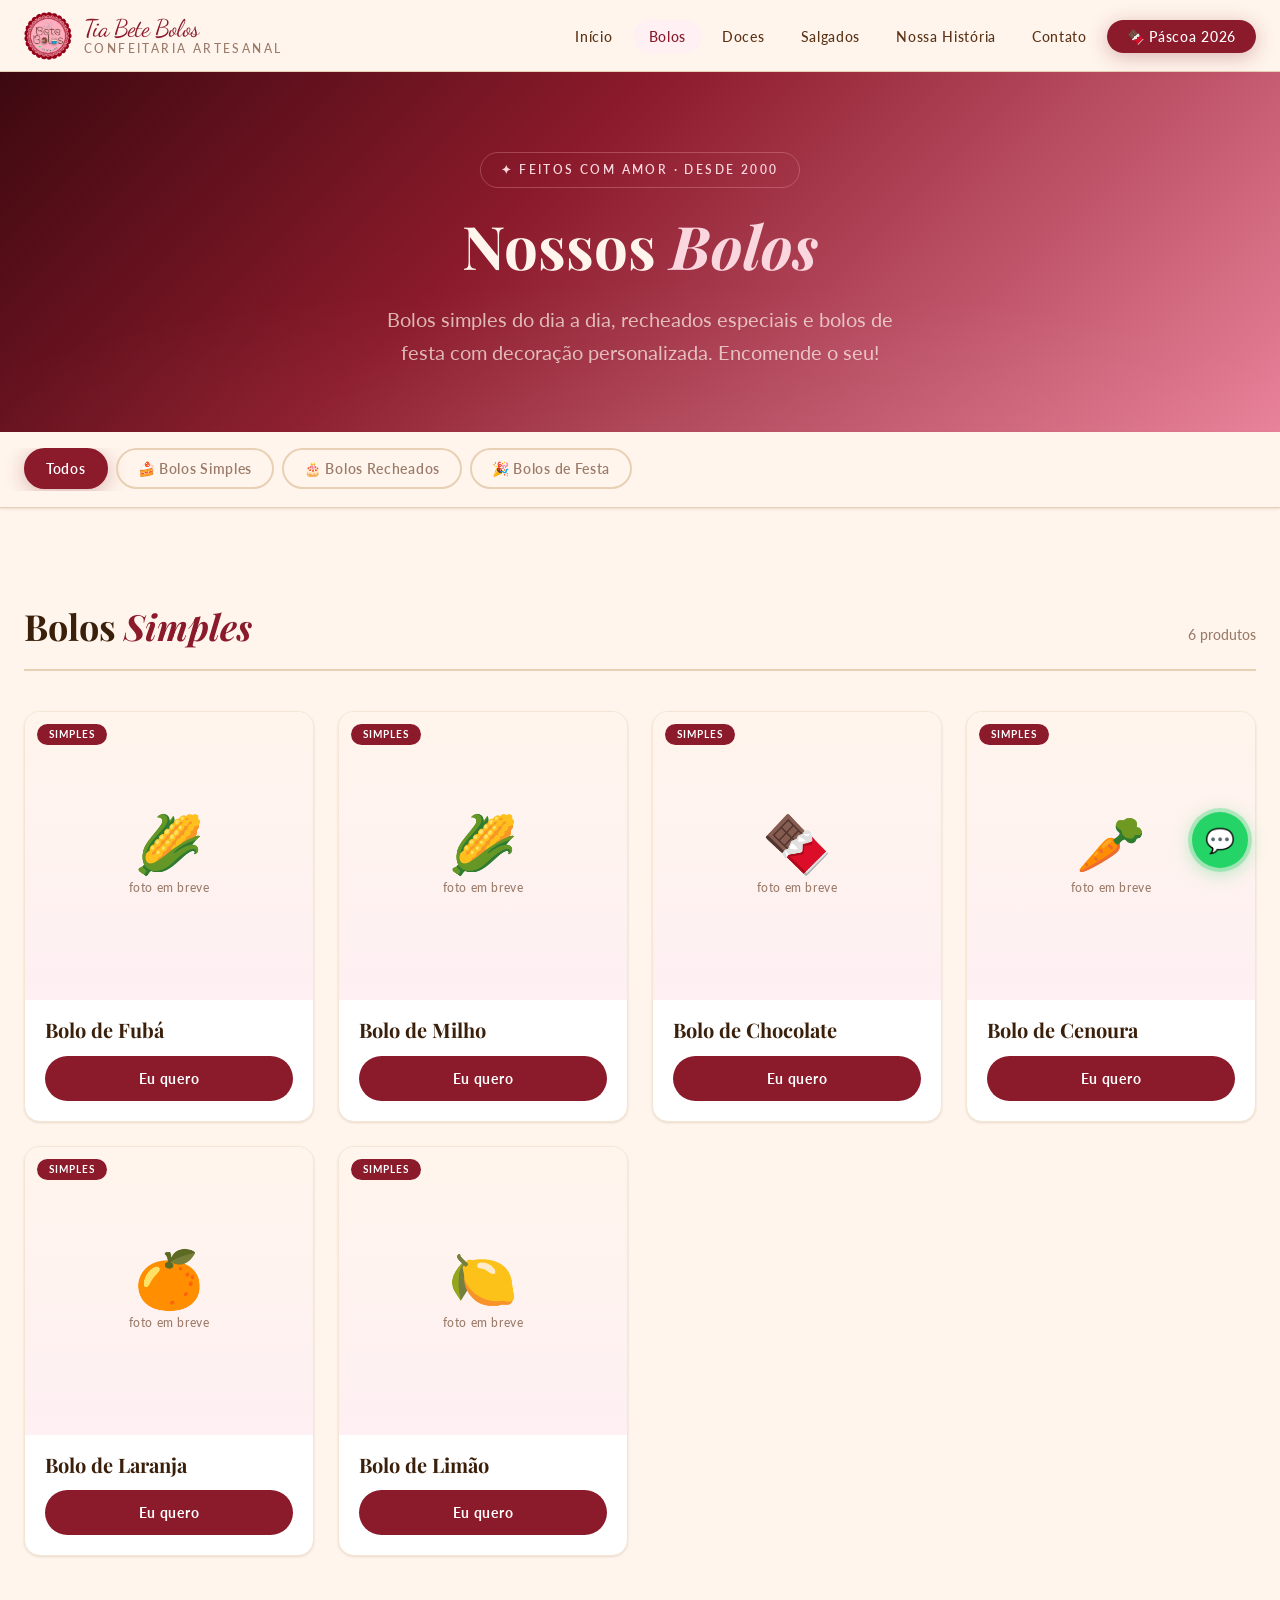
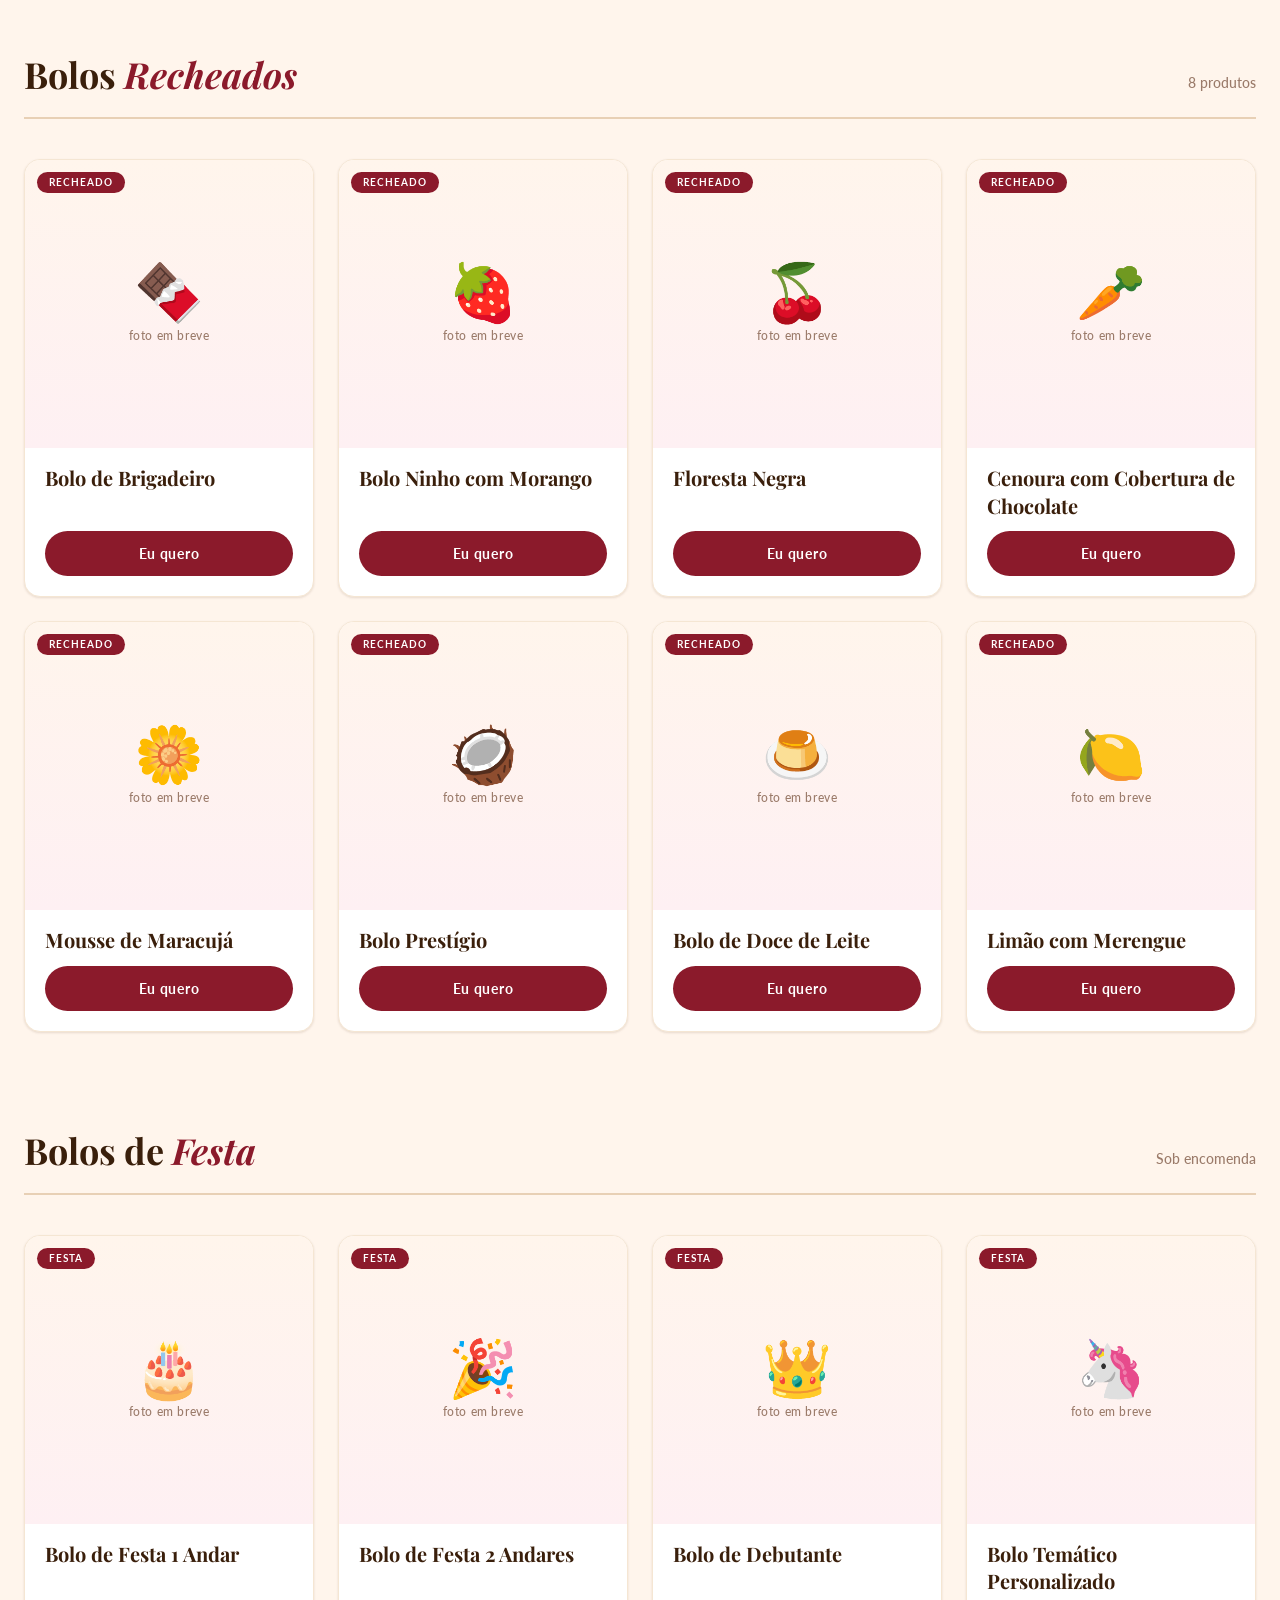
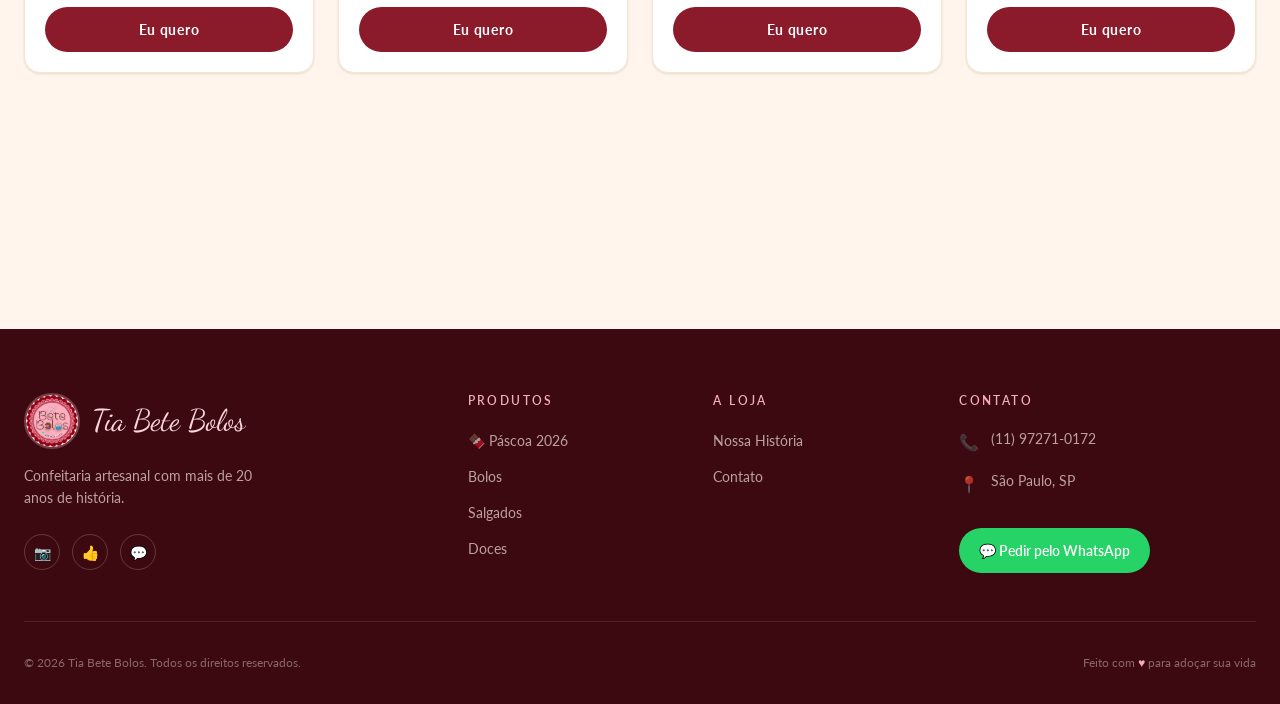
==== pages/bolos.html @ 6ab737ae "Primeiro commit: Estrutura inicial da confeitaria" ====
<!DOCTYPE html>
<html lang="pt-BR">
<head>
  <meta charset="UTF-8"/>
  <meta name="viewport" content="width=device-width, initial-scale=1.0"/>
  <meta name="description" content="Bolos artesanais da Tia Bete — simples, recheados e de festa. Encomende pelo WhatsApp!"/>
  <title>Bolos | Tia Bete Bolos</title>
  <link rel="preconnect" href="https://fonts.googleapis.com"/>
  <link rel="preconnect" href="https://fonts.gstatic.com" crossorigin/>
  <link href="https://fonts.googleapis.com/css2?family=Dancing+Script:wght@400;600;700&family=Playfair+Display:ital,wght@0,400;0,600;0,700;1,400;1,600&family=Lato:wght@300;400;700&display=swap" rel="stylesheet"/>
  <link rel="stylesheet" href="../css/variables.css"/>
  <link rel="stylesheet" href="../css/reset.css"/>
  <link rel="stylesheet" href="../css/global.css"/>
  <link rel="stylesheet" href="../css/components.css"/>
  <link rel="stylesheet" href="../css/animations.css"/>
  <link rel="stylesheet" href="../css/catalog.css"/>
</head>
<body>

  <nav class="nav" id="nav" role="navigation" aria-label="Menu principal">
    <div class="container nav__inner">
      <a href="../index.html" class="nav__logo">
        <img src="../assets/images/logo/logo.png" alt="Logo Tia Bete Bolos" class="nav__logo-img" width="48" height="48"/>
        <div class="nav__logo-text">
          <span class="nav__logo-name">Tia Bete Bolos</span>
          <span class="nav__logo-subtitle">Confeitaria Artesanal</span>
        </div>
      </a>
      <button class="nav__toggle" id="nav-toggle" aria-expanded="false" aria-controls="nav-links" aria-label="Abrir menu">
        <span class="nav__toggle-bar"></span><span class="nav__toggle-bar"></span><span class="nav__toggle-bar"></span>
      </button>
      <ul class="nav__links" id="nav-links" role="list">
        <li><a href="../index.html" class="nav__link">Início</a></li>
        <li><a href="bolos.html" class="nav__link active">Bolos</a></li>
        <li><a href="doces.html" class="nav__link">Doces</a></li>
        <li><a href="salgados.html" class="nav__link">Salgados</a></li>
        <li><a href="sobre.html" class="nav__link">Nossa História</a></li>
        <li><a href="contato.html" class="nav__link">Contato</a></li>
        <li><a href="chocolateria.html" class="nav__link nav__link--highlight">🍫 Páscoa 2026</a></li>
      </ul>
    </div>
  </nav>
  <div class="nav-spacer"></div>

  <main id="main">

    <!-- HERO -->
    <section class="catalog-hero" aria-label="Bolos artesanais">
      <div class="container">
        <span class="catalog-hero__eyebrow">✦ Feitos com amor · Desde 2000</span>
        <h1 class="catalog-hero__title">Nossos <em>Bolos</em></h1>
        <p class="catalog-hero__desc">Bolos simples do dia a dia, recheados especiais e bolos de festa com decoração personalizada. Encomende o seu!</p>
      </div>
    </section>

    <!-- FILTROS -->
    <div class="catalog-filters" role="navigation" aria-label="Filtrar por categoria">
      <div class="container catalog-filters__inner">
        <button class="catalog-filter-btn is-active" data-filter="todos">Todos</button>
        <button class="catalog-filter-btn" data-filter="simples">🍰 Bolos Simples</button>
        <button class="catalog-filter-btn" data-filter="recheados">🎂 Bolos Recheados</button>
        <button class="catalog-filter-btn" data-filter="festa">🎉 Bolos de Festa</button>
      </div>
    </div>

    <!-- CONTEÚDO -->
    <div class="container" style="padding-top: var(--space-8); padding-bottom: var(--space-24);">

      <!-- BOLOS SIMPLES -->
      <section class="catalog-section" data-category="simples" aria-labelledby="cat-simples">
        <div class="catalog-section__header">
          <h2 class="catalog-section__title" id="cat-simples">Bolos <em>Simples</em></h2>
          <span class="catalog-section__count">6 produtos</span>
        </div>
        <div class="catalog-grid">

          <article class="pcard" data-reveal>
            <a href="produto.html?id=bolo-fuba&cat=bolos" class="pcard__img-link" aria-label="Ver Bolo de Fubá">
              <div class="pcard__placeholder"><span class="pcard__placeholder-icon">🌽</span><span class="pcard__placeholder-text">foto em breve</span></div>
              <span class="pcard__badge">Simples</span>
            </a>
            <div class="pcard__body">
              <h3 class="pcard__name">Bolo de Fubá</h3>
              <a href="https://wa.me/5511972710172?text=Olá!%20Quero%20encomendar%20um%20Bolo%20de%20Fubá!%20🌽" class="pcard__btn" target="_blank" rel="noopener noreferrer">Eu quero</a>
            </div>
          </article>

          <article class="pcard" data-reveal data-reveal-delay="1">
            <a href="produto.html?id=bolo-milho&cat=bolos" class="pcard__img-link" aria-label="Ver Bolo de Milho">
              <div class="pcard__placeholder"><span class="pcard__placeholder-icon">🌽</span><span class="pcard__placeholder-text">foto em breve</span></div>
              <span class="pcard__badge">Simples</span>
            </a>
            <div class="pcard__body">
              <h3 class="pcard__name">Bolo de Milho</h3>
              <a href="https://wa.me/5511972710172?text=Olá!%20Quero%20encomendar%20um%20Bolo%20de%20Milho!" class="pcard__btn" target="_blank" rel="noopener noreferrer">Eu quero</a>
            </div>
          </article>

          <article class="pcard" data-reveal data-reveal-delay="2">
            <a href="produto.html?id=bolo-chocolate-simples&cat=bolos" class="pcard__img-link" aria-label="Ver Bolo de Chocolate">
              <div class="pcard__placeholder"><span class="pcard__placeholder-icon">🍫</span><span class="pcard__placeholder-text">foto em breve</span></div>
              <span class="pcard__badge">Simples</span>
            </a>
            <div class="pcard__body">
              <h3 class="pcard__name">Bolo de Chocolate</h3>
              <a href="https://wa.me/5511972710172?text=Olá!%20Quero%20encomendar%20um%20Bolo%20de%20Chocolate%20simples!" class="pcard__btn" target="_blank" rel="noopener noreferrer">Eu quero</a>
            </div>
          </article>

          <article class="pcard" data-reveal data-reveal-delay="3">
            <a href="produto.html?id=bolo-cenoura&cat=bolos" class="pcard__img-link" aria-label="Ver Bolo de Cenoura">
              <div class="pcard__placeholder"><span class="pcard__placeholder-icon">🥕</span><span class="pcard__placeholder-text">foto em breve</span></div>
              <span class="pcard__badge">Simples</span>
            </a>
            <div class="pcard__body">
              <h3 class="pcard__name">Bolo de Cenoura</h3>
              <a href="https://wa.me/5511972710172?text=Olá!%20Quero%20encomendar%20um%20Bolo%20de%20Cenoura!" class="pcard__btn" target="_blank" rel="noopener noreferrer">Eu quero</a>
            </div>
          </article>

          <article class="pcard" data-reveal>
            <a href="produto.html?id=bolo-laranja&cat=bolos" class="pcard__img-link" aria-label="Ver Bolo de Laranja">
              <div class="pcard__placeholder"><span class="pcard__placeholder-icon">🍊</span><span class="pcard__placeholder-text">foto em breve</span></div>
              <span class="pcard__badge">Simples</span>
            </a>
            <div class="pcard__body">
              <h3 class="pcard__name">Bolo de Laranja</h3>
              <a href="https://wa.me/5511972710172?text=Olá!%20Quero%20encomendar%20um%20Bolo%20de%20Laranja!" class="pcard__btn" target="_blank" rel="noopener noreferrer">Eu quero</a>
            </div>
          </article>

          <article class="pcard" data-reveal data-reveal-delay="1">
            <a href="produto.html?id=bolo-limao&cat=bolos" class="pcard__img-link" aria-label="Ver Bolo de Limão">
              <div class="pcard__placeholder"><span class="pcard__placeholder-icon">🍋</span><span class="pcard__placeholder-text">foto em breve</span></div>
              <span class="pcard__badge">Simples</span>
            </a>
            <div class="pcard__body">
              <h3 class="pcard__name">Bolo de Limão</h3>
              <a href="https://wa.me/5511972710172?text=Olá!%20Quero%20encomendar%20um%20Bolo%20de%20Limão!" class="pcard__btn" target="_blank" rel="noopener noreferrer">Eu quero</a>
            </div>
          </article>

        </div>
      </section>

      <!-- BOLOS RECHEADOS -->
      <section class="catalog-section" data-category="recheados" aria-labelledby="cat-recheados">
        <div class="catalog-section__header">
          <h2 class="catalog-section__title" id="cat-recheados">Bolos <em>Recheados</em></h2>
          <span class="catalog-section__count">8 produtos</span>
        </div>
        <div class="catalog-grid">

          <article class="pcard" data-reveal>
            <a href="produto.html?id=bolo-brigadeiro&cat=bolos" class="pcard__img-link">
              <div class="pcard__placeholder"><span class="pcard__placeholder-icon">🍫</span><span class="pcard__placeholder-text">foto em breve</span></div>
              <span class="pcard__badge">Recheado</span>
            </a>
            <div class="pcard__body">
              <h3 class="pcard__name">Bolo de Brigadeiro</h3>
              <a href="https://wa.me/5511972710172?text=Olá!%20Quero%20encomendar%20um%20Bolo%20de%20Brigadeiro!" class="pcard__btn" target="_blank" rel="noopener noreferrer">Eu quero</a>
            </div>
          </article>

          <article class="pcard" data-reveal data-reveal-delay="1">
            <a href="produto.html?id=bolo-ninho-morango&cat=bolos" class="pcard__img-link">
              <div class="pcard__placeholder"><span class="pcard__placeholder-icon">🍓</span><span class="pcard__placeholder-text">foto em breve</span></div>
              <span class="pcard__badge">Recheado</span>
            </a>
            <div class="pcard__body">
              <h3 class="pcard__name">Bolo Ninho com Morango</h3>
              <a href="https://wa.me/5511972710172?text=Olá!%20Quero%20encomendar%20um%20Bolo%20Ninho%20com%20Morango!" class="pcard__btn" target="_blank" rel="noopener noreferrer">Eu quero</a>
            </div>
          </article>

          <article class="pcard" data-reveal data-reveal-delay="2">
            <a href="produto.html?id=bolo-floresta-negra&cat=bolos" class="pcard__img-link">
              <div class="pcard__placeholder"><span class="pcard__placeholder-icon">🍒</span><span class="pcard__placeholder-text">foto em breve</span></div>
              <span class="pcard__badge">Recheado</span>
            </a>
            <div class="pcard__body">
              <h3 class="pcard__name">Floresta Negra</h3>
              <a href="https://wa.me/5511972710172?text=Olá!%20Quero%20encomendar%20um%20Bolo%20Floresta%20Negra!" class="pcard__btn" target="_blank" rel="noopener noreferrer">Eu quero</a>
            </div>
          </article>

          <article class="pcard" data-reveal data-reveal-delay="3">
            <a href="produto.html?id=bolo-cenoura-chocolate&cat=bolos" class="pcard__img-link">
              <div class="pcard__placeholder"><span class="pcard__placeholder-icon">🥕</span><span class="pcard__placeholder-text">foto em breve</span></div>
              <span class="pcard__badge">Recheado</span>
            </a>
            <div class="pcard__body">
              <h3 class="pcard__name">Cenoura com Cobertura de Chocolate</h3>
              <a href="https://wa.me/5511972710172?text=Olá!%20Quero%20encomendar%20Bolo%20de%20Cenoura%20com%20Chocolate!" class="pcard__btn" target="_blank" rel="noopener noreferrer">Eu quero</a>
            </div>
          </article>

          <article class="pcard" data-reveal>
            <a href="produto.html?id=bolo-mousse-maracuja&cat=bolos" class="pcard__img-link">
              <div class="pcard__placeholder"><span class="pcard__placeholder-icon">🌼</span><span class="pcard__placeholder-text">foto em breve</span></div>
              <span class="pcard__badge">Recheado</span>
            </a>
            <div class="pcard__body">
              <h3 class="pcard__name">Mousse de Maracujá</h3>
              <a href="https://wa.me/5511972710172?text=Olá!%20Quero%20encomendar%20Bolo%20Mousse%20de%20Maracujá!" class="pcard__btn" target="_blank" rel="noopener noreferrer">Eu quero</a>
            </div>
          </article>

          <article class="pcard" data-reveal data-reveal-delay="1">
            <a href="produto.html?id=bolo-prestígio&cat=bolos" class="pcard__img-link">
              <div class="pcard__placeholder"><span class="pcard__placeholder-icon">🥥</span><span class="pcard__placeholder-text">foto em breve</span></div>
              <span class="pcard__badge">Recheado</span>
            </a>
            <div class="pcard__body">
              <h3 class="pcard__name">Bolo Prestígio</h3>
              <a href="https://wa.me/5511972710172?text=Olá!%20Quero%20encomendar%20um%20Bolo%20Prestígio!" class="pcard__btn" target="_blank" rel="noopener noreferrer">Eu quero</a>
            </div>
          </article>

          <article class="pcard" data-reveal data-reveal-delay="2">
            <a href="produto.html?id=bolo-doce-leite&cat=bolos" class="pcard__img-link">
              <div class="pcard__placeholder"><span class="pcard__placeholder-icon">🍮</span><span class="pcard__placeholder-text">foto em breve</span></div>
              <span class="pcard__badge">Recheado</span>
            </a>
            <div class="pcard__body">
              <h3 class="pcard__name">Bolo de Doce de Leite</h3>
              <a href="https://wa.me/5511972710172?text=Olá!%20Quero%20encomendar%20Bolo%20de%20Doce%20de%20Leite!" class="pcard__btn" target="_blank" rel="noopener noreferrer">Eu quero</a>
            </div>
          </article>

          <article class="pcard" data-reveal data-reveal-delay="3">
            <a href="produto.html?id=bolo-limao-merengue&cat=bolos" class="pcard__img-link">
              <div class="pcard__placeholder"><span class="pcard__placeholder-icon">🍋</span><span class="pcard__placeholder-text">foto em breve</span></div>
              <span class="pcard__badge">Recheado</span>
            </a>
            <div class="pcard__body">
              <h3 class="pcard__name">Limão com Merengue</h3>
              <a href="https://wa.me/5511972710172?text=Olá!%20Quero%20encomendar%20Bolo%20de%20Limão%20com%20Merengue!" class="pcard__btn" target="_blank" rel="noopener noreferrer">Eu quero</a>
            </div>
          </article>

        </div>
      </section>

      <!-- BOLOS DE FESTA -->
      <section class="catalog-section" data-category="festa" aria-labelledby="cat-festa">
        <div class="catalog-section__header">
          <h2 class="catalog-section__title" id="cat-festa">Bolos de <em>Festa</em></h2>
          <span class="catalog-section__count">Sob encomenda</span>
        </div>
        <div class="catalog-grid">

          <article class="pcard" data-reveal>
            <a href="produto.html?id=bolo-festa-1andar&cat=bolos" class="pcard__img-link">
              <div class="pcard__placeholder"><span class="pcard__placeholder-icon">🎂</span><span class="pcard__placeholder-text">foto em breve</span></div>
              <span class="pcard__badge">Festa</span>
            </a>
            <div class="pcard__body">
              <h3 class="pcard__name">Bolo de Festa 1 Andar</h3>
              <a href="https://wa.me/5511972710172?text=Olá!%20Quero%20encomendar%20um%20Bolo%20de%20Festa%201%20Andar!%20🎂%20Pode%20me%20contar%20mais?" class="pcard__btn" target="_blank" rel="noopener noreferrer">Eu quero</a>
            </div>
          </article>

          <article class="pcard" data-reveal data-reveal-delay="1">
            <a href="produto.html?id=bolo-festa-2andares&cat=bolos" class="pcard__img-link">
              <div class="pcard__placeholder"><span class="pcard__placeholder-icon">🎉</span><span class="pcard__placeholder-text">foto em breve</span></div>
              <span class="pcard__badge">Festa</span>
            </a>
            <div class="pcard__body">
              <h3 class="pcard__name">Bolo de Festa 2 Andares</h3>
              <a href="https://wa.me/5511972710172?text=Olá!%20Quero%20encomendar%20um%20Bolo%20de%20Festa%202%20Andares!%20🎉" class="pcard__btn" target="_blank" rel="noopener noreferrer">Eu quero</a>
            </div>
          </article>

          <article class="pcard" data-reveal data-reveal-delay="2">
            <a href="produto.html?id=bolo-debutante&cat=bolos" class="pcard__img-link">
              <div class="pcard__placeholder"><span class="pcard__placeholder-icon">👑</span><span class="pcard__placeholder-text">foto em breve</span></div>
              <span class="pcard__badge">Festa</span>
            </a>
            <div class="pcard__body">
              <h3 class="pcard__name">Bolo de Debutante</h3>
              <a href="https://wa.me/5511972710172?text=Olá!%20Quero%20encomendar%20um%20Bolo%20de%20Debutante!%20👑" class="pcard__btn" target="_blank" rel="noopener noreferrer">Eu quero</a>
            </div>
          </article>

          <article class="pcard" data-reveal data-reveal-delay="3">
            <a href="produto.html?id=bolo-tematico&cat=bolos" class="pcard__img-link">
              <div class="pcard__placeholder"><span class="pcard__placeholder-icon">🦄</span><span class="pcard__placeholder-text">foto em breve</span></div>
              <span class="pcard__badge">Festa</span>
            </a>
            <div class="pcard__body">
              <h3 class="pcard__name">Bolo Temático Personalizado</h3>
              <a href="https://wa.me/5511972710172?text=Olá!%20Quero%20encomendar%20um%20Bolo%20Temático!%20Pode%20me%20contar%20mais%20sobre%20as%20opções?" class="pcard__btn" target="_blank" rel="noopener noreferrer">Eu quero</a>
            </div>
          </article>

        </div>
      </section>

    </div><!-- /container -->
  </main>

  <footer class="footer" role="contentinfo">
    <div class="container">
      <div class="footer__grid">
        <div class="footer__brand">
          <a href="../index.html" class="footer__logo">
            <img src="../assets/images/logo/logo.png" alt="Tia Bete Bolos" class="footer__logo-img" width="56" height="56"/>
            <span class="footer__logo-name">Tia Bete Bolos</span>
          </a>
          <p class="footer__tagline">Confeitaria artesanal com mais de 20 anos de história.</p>
          <div class="footer__social">
            <a href="#" class="footer__social-link" aria-label="Instagram"><span>📷</span></a>
            <a href="#" class="footer__social-link" aria-label="Facebook"><span>👍</span></a>
            <a href="https://wa.me/5511972710172" class="footer__social-link" aria-label="WhatsApp" target="_blank" rel="noopener noreferrer"><span>💬</span></a>
          </div>
        </div>
        <div>
          <h3 class="footer__col-title">Produtos</h3>
          <ul class="footer__links" role="list">
            <li><a href="chocolateria.html" class="footer__link">🍫 Páscoa 2026</a></li>
            <li><a href="bolos.html" class="footer__link">Bolos</a></li>
            <li><a href="salgados.html" class="footer__link">Salgados</a></li>
            <li><a href="doces.html" class="footer__link">Doces</a></li>
          </ul>
        </div>
        <div>
          <h3 class="footer__col-title">A Loja</h3>
          <ul class="footer__links" role="list">
            <li><a href="sobre.html" class="footer__link">Nossa História</a></li>
            <li><a href="contato.html" class="footer__link">Contato</a></li>
          </ul>
        </div>
        <div>
          <h3 class="footer__col-title">Contato</h3>
          <div class="footer__contact-item"><span class="footer__contact-icon">📞</span><span>(11) 97271-0172</span></div>
          <div class="footer__contact-item"><span class="footer__contact-icon">📍</span><span>São Paulo, SP</span></div>
          <a href="https://wa.me/5511972710172?text=Olá,%20quero%20fazer%20um%20pedido!" class="footer__whatsapp-btn" target="_blank" rel="noopener noreferrer">💬 Pedir pelo WhatsApp</a>
        </div>
      </div>
      <div class="footer__bottom">
        <span>© 2026 Tia Bete Bolos. Todos os direitos reservados.</span>
        <span>Feito com <span class="footer__bottom-heart">♥</span> para adoçar sua vida</span>
      </div>
    </div>
  </footer>

  <a href="https://wa.me/5511972710172?text=Olá!%20Quero%20encomendar%20um%20bolo!" class="whatsapp-float" target="_blank" rel="noopener noreferrer" aria-label="Encomendar pelo WhatsApp">💬</a>

  <script src="../js/main.js"></script>
  <script src="../js/menu.js"></script>
  <script src="../js/whatsapp.js"></script>
  <script src="../js/catalog.js"></script>
</body>
</html>
---- css/variables.css ----
/* ============================================================
   TIA BETE BOLOS — Design Tokens
   Paleta extraída da logotipo oficial
   ============================================================ */

:root {

  /* ----------------------------------------------------------
     CORES PRIMÁRIAS (da logotipo)
     ---------------------------------------------------------- */

  /* Rosa claro — fundo principal do logo */
  --color-rosa:          #F4AEBB;
  --color-rosa-light:    #FAD7DF;
  --color-rosa-lighter:  #FEF0F3;
  --color-rosa-dark:     #E8829A;

  /* Bordô / Vermelho escuro — borda rendada do logo */
  --color-bordo:         #8B1A2B;
  --color-bordo-light:   #B03045;
  --color-bordo-dark:    #620F1D;
  --color-bordo-deeper:  #3D0910;

  /* Marrom chocolate — tipografia do logo */
  --color-chocolate:     #5C3317;
  --color-chocolate-light: #7A4A28;
  --color-chocolate-dark:  #3A1F0B;

  /* Creme / Off-white — contraste suave */
  --color-creme:         #FFF5EC;
  --color-creme-dark:    #F5E6D3;
  --color-creme-darker:  #E8D0B5;

  /* ----------------------------------------------------------
     CORES SEMÂNTICAS
     ---------------------------------------------------------- */
  --color-primary:       var(--color-bordo);
  --color-primary-hover: var(--color-bordo-light);
  --color-secondary:     var(--color-rosa);
  --color-accent:        var(--color-chocolate);
  --color-background:    var(--color-creme);
  --color-surface:       #FFFFFF;
  --color-surface-alt:   var(--color-rosa-lighter);

  /* Texto */
  --color-text-primary:   var(--color-chocolate-dark);
  --color-text-secondary: var(--color-chocolate);
  --color-text-muted:     #9B7B6A;
  --color-text-inverse:   #FFFFFF;
  --color-text-on-pink:   var(--color-bordo-dark);

  /* Estados */
  --color-success:       #4A7C59;
  --color-error:         #C0392B;
  --color-whatsapp:      #25D366;
  --color-whatsapp-dark: #128C7E;

  /* ----------------------------------------------------------
     TIPOGRAFIA
     ---------------------------------------------------------- */

  /* Fontes importadas via Google Fonts no HTML:
     - Playfair Display: display, elegante, serifada, feminina
     - Lato: body, leve e legível
     - Dancing Script: script cursivo, igual ao estilo do logo  */
  --font-display:  'Playfair Display', Georgia, serif;
  --font-body:     'Lato', 'Helvetica Neue', Arial, sans-serif;
  --font-script:   'Dancing Script', cursive;

  /* Escala tipográfica */
  --text-xs:    0.75rem;    /* 12px */
  --text-sm:    0.875rem;   /* 14px */
  --text-base:  1rem;       /* 16px */
  --text-md:    1.125rem;   /* 18px */
  --text-lg:    1.25rem;    /* 20px */
  --text-xl:    1.5rem;     /* 24px */
  --text-2xl:   1.875rem;   /* 30px */
  --text-3xl:   2.25rem;    /* 36px */
  --text-4xl:   3rem;       /* 48px */
  --text-5xl:   3.75rem;    /* 60px */

  /* Pesos */
  --font-light:    300;
  --font-regular:  400;
  --font-medium:   500;
  --font-semibold: 600;
  --font-bold:     700;

  /* Altura de linha */
  --leading-tight:   1.25;
  --leading-snug:    1.375;
  --leading-normal:  1.5;
  --leading-relaxed: 1.625;
  --leading-loose:   2;

  /* Letter spacing */
  --tracking-tight:   -0.025em;
  --tracking-normal:   0em;
  --tracking-wide:     0.05em;
  --tracking-wider:    0.1em;
  --tracking-widest:   0.2em;

  /* ----------------------------------------------------------
     ESPAÇAMENTO (escala de 4px)
     ---------------------------------------------------------- */
  --space-1:   0.25rem;   /*  4px */
  --space-2:   0.5rem;    /*  8px */
  --space-3:   0.75rem;   /* 12px */
  --space-4:   1rem;      /* 16px */
  --space-5:   1.25rem;   /* 20px */
  --space-6:   1.5rem;    /* 24px */
  --space-8:   2rem;      /* 32px */
  --space-10:  2.5rem;    /* 40px */
  --space-12:  3rem;      /* 48px */
  --space-16:  4rem;      /* 64px */
  --space-20:  5rem;      /* 80px */
  --space-24:  6rem;      /* 96px */
  --space-32:  8rem;      /* 128px */

  /* ----------------------------------------------------------
     BORDAS E RAIOS
     ---------------------------------------------------------- */
  --radius-sm:   4px;
  --radius-md:   8px;
  --radius-lg:   12px;
  --radius-xl:   16px;
  --radius-2xl:  24px;
  --radius-full: 9999px;

  --border-thin:   1px;
  --border-base:   2px;
  --border-thick:  3px;

  /* ----------------------------------------------------------
     SOMBRAS (tom quente baseado no marrom chocolate)
     ---------------------------------------------------------- */
  --shadow-sm:    0 1px 3px rgba(92, 51, 23, 0.08),
                  0 1px 2px rgba(92, 51, 23, 0.06);
  --shadow-md:    0 4px 12px rgba(92, 51, 23, 0.12),
                  0 2px 6px rgba(92, 51, 23, 0.08);
  --shadow-lg:    0 10px 30px rgba(92, 51, 23, 0.15),
                  0 4px 12px rgba(92, 51, 23, 0.10);
  --shadow-xl:    0 20px 50px rgba(92, 51, 23, 0.20),
                  0 8px 20px rgba(92, 51, 23, 0.12);
  --shadow-pink:  0 4px 20px rgba(244, 174, 187, 0.50);
  --shadow-bordo: 0 4px 20px rgba(139, 26, 43, 0.30);

  /* ----------------------------------------------------------
     TRANSIÇÕES
     ---------------------------------------------------------- */
  --transition-fast:   150ms ease;
  --transition-base:   250ms ease;
  --transition-slow:   400ms ease;
  --transition-bounce: 300ms cubic-bezier(0.34, 1.56, 0.64, 1);

  /* ----------------------------------------------------------
     LAYOUT
     ---------------------------------------------------------- */
  --container-sm:   640px;
  --container-md:   768px;
  --container-lg:   1024px;
  --container-xl:   1280px;
  --container-2xl:  1440px;

  --nav-height:     72px;
  --nav-height-mob: 64px;

  /* ----------------------------------------------------------
     Z-INDEX
     ---------------------------------------------------------- */
  --z-base:     0;
  --z-raised:   10;
  --z-dropdown: 100;
  --z-sticky:   200;
  --z-overlay:  300;
  --z-modal:    400;
  --z-toast:    500;

  /* ----------------------------------------------------------
     GRADIENTES
     ---------------------------------------------------------- */
  --gradient-hero:
    linear-gradient(
      135deg,
      var(--color-bordo-deeper) 0%,
      var(--color-bordo)        40%,
      var(--color-rosa-dark)    100%
    );

  --gradient-card:
    linear-gradient(
      180deg,
      transparent             50%,
      rgba(58, 31, 11, 0.85) 100%
    );

  --gradient-pascoa:
    linear-gradient(
      135deg,
      var(--color-chocolate-dark) 0%,
      var(--color-bordo)          50%,
      var(--color-rosa-dark)      100%
    );

  --gradient-section:
    linear-gradient(
      180deg,
      var(--color-creme)        0%,
      var(--color-rosa-lighter) 100%
    );

  --gradient-cta:
    linear-gradient(
      135deg,
      var(--color-bordo)       0%,
      var(--color-bordo-light) 100%
    );
}

/* ============================================================
   CLASSES HELPER (utilitários rápidos)
   ============================================================ */

.text-rosa       { color: var(--color-rosa); }
.text-bordo      { color: var(--color-bordo); }
.text-chocolate  { color: var(--color-chocolate); }
.text-creme      { color: var(--color-creme); }
.text-muted      { color: var(--color-text-muted); }

.bg-rosa         { background-color: var(--color-rosa-lighter); }
.bg-bordo        { background-color: var(--color-bordo); }
.bg-chocolate    { background-color: var(--color-chocolate); }
.bg-creme        { background-color: var(--color-creme); }

.font-display    { font-family: var(--font-display); }
.font-body       { font-family: var(--font-body); }
.font-script     { font-family: var(--font-script); }
---- css/global.css ----
/* ============================================================
   TIA BETE BOLOS — Estilos Globais
   Nav, Footer e elementos compartilhados entre todas as páginas
   ============================================================ */

/* ----------------------------------------------------------
   CONTAINER
   ---------------------------------------------------------- */
.container {
  width: 100%;
  max-width: var(--container-xl);
  margin: 0 auto;
  padding: 0 var(--space-6);
}

@media (max-width: 768px) {
  .container {
    padding: 0 var(--space-4);
  }
}

/* ----------------------------------------------------------
   NAVEGAÇÃO
   ---------------------------------------------------------- */
.nav {
  position: fixed;
  top: 0;
  left: 0;
  right: 0;
  height: var(--nav-height);
  background-color: rgba(255, 245, 236, 0.95);
  backdrop-filter: blur(12px);
  -webkit-backdrop-filter: blur(12px);
  border-bottom: 1px solid var(--color-creme-darker);
  z-index: var(--z-sticky);
  transition: background-color var(--transition-base),
              box-shadow var(--transition-base);
}

.nav.scrolled {
  background-color: rgba(255, 245, 236, 0.98);
  box-shadow: var(--shadow-md);
}

.nav__inner {
  display: flex;
  align-items: center;
  justify-content: space-between;
  height: 100%;
}

/* Logo na nav */
.nav__logo {
  display: flex;
  align-items: center;
  gap: var(--space-3);
  text-decoration: none;
  flex-shrink: 0;
}

.nav__logo-img {
  width: 48px;
  height: 48px;
  object-fit: contain;
  border-radius: var(--radius-full);
}

.nav__logo-text {
  display: flex;
  flex-direction: column;
  line-height: 1.1;
}

.nav__logo-name {
  font-family: var(--font-script);
  font-size: var(--text-xl);
  color: var(--color-bordo);
  letter-spacing: var(--tracking-tight);
}

.nav__logo-subtitle {
  font-family: var(--font-body);
  font-size: var(--text-xs);
  font-weight: var(--font-medium);
  color: var(--color-text-muted);
  letter-spacing: var(--tracking-widest);
  text-transform: uppercase;
}

/* Links de navegação */
.nav__links {
  display: flex;
  align-items: center;
  gap: var(--space-1);
}

.nav__link {
  font-family: var(--font-body);
  font-size: var(--text-sm);
  font-weight: var(--font-medium);
  color: var(--color-text-secondary);
  text-decoration: none;
  padding: var(--space-2) var(--space-4);
  border-radius: var(--radius-full);
  letter-spacing: var(--tracking-wide);
  transition: color var(--transition-base),
              background-color var(--transition-base);
  position: relative;
}

.nav__link:hover {
  color: var(--color-bordo);
  background-color: var(--color-rosa-lighter);
}

.nav__link.active {
  color: var(--color-bordo);
  background-color: var(--color-rosa-lighter);
}

/* Destaque especial: link de Páscoa/Chocolateria */
.nav__link--highlight {
  background-color: var(--color-bordo);
  color: var(--color-text-inverse) !important;
  padding: var(--space-2) var(--space-5);
  box-shadow: var(--shadow-bordo);
}

.nav__link--highlight:hover {
  background-color: var(--color-bordo-light);
  color: var(--color-text-inverse) !important;
  transform: translateY(-1px);
  box-shadow: var(--shadow-lg);
}

/* Botão hambúrguer (mobile) */
.nav__toggle {
  display: none;
  flex-direction: column;
  gap: 5px;
  padding: var(--space-2);
  cursor: pointer;
  background: none;
  border: none;
}

.nav__toggle-bar {
  width: 24px;
  height: 2px;
  background-color: var(--color-bordo);
  border-radius: var(--radius-full);
  transition: transform var(--transition-base),
              opacity var(--transition-base);
}

.nav__toggle.is-open .nav__toggle-bar:nth-child(1) {
  transform: translateY(7px) rotate(45deg);
}
.nav__toggle.is-open .nav__toggle-bar:nth-child(2) {
  opacity: 0;
  transform: scaleX(0);
}
.nav__toggle.is-open .nav__toggle-bar:nth-child(3) {
  transform: translateY(-7px) rotate(-45deg);
}

/* Menu mobile */
@media (max-width: 768px) {
  .nav__toggle {
    display: flex;
  }

  .nav__links {
    display: none;
    position: absolute;
    top: var(--nav-height-mob);
    left: 0;
    right: 0;
    background-color: var(--color-creme);
    border-bottom: 2px solid var(--color-rosa);
    flex-direction: column;
    align-items: stretch;
    padding: var(--space-4) var(--space-4) var(--space-6);
    gap: var(--space-1);
    box-shadow: var(--shadow-lg);
  }

  .nav__links.is-open {
    display: flex;
  }

  .nav__link {
    padding: var(--space-3) var(--space-4);
    border-radius: var(--radius-md);
    font-size: var(--text-base);
  }

  .nav__link--highlight {
    text-align: center;
    margin-top: var(--space-2);
  }

  .nav {
    height: var(--nav-height-mob);
  }
}

/* ----------------------------------------------------------
   ESPAÇADOR DE NAV (empurra o conteúdo pra baixo do nav fixo)
   ---------------------------------------------------------- */
.nav-spacer {
  height: var(--nav-height);
}

@media (max-width: 768px) {
  .nav-spacer {
    height: var(--nav-height-mob);
  }
}

/* ----------------------------------------------------------
   FOOTER
   ---------------------------------------------------------- */
.footer {
  background-color: var(--color-bordo-deeper);
  color: var(--color-creme);
  padding: var(--space-16) 0 var(--space-8);
  margin-top: var(--space-32);
}

.footer__grid {
  display: grid;
  grid-template-columns: 2fr 1fr 1fr 1.5fr;
  gap: var(--space-12);
  padding-bottom: var(--space-12);
  border-bottom: 1px solid rgba(255, 245, 236, 0.1);
}

/* Coluna brand */
.footer__brand {}

.footer__logo {
  display: flex;
  align-items: center;
  gap: var(--space-3);
  margin-bottom: var(--space-4);
  text-decoration: none;
}

.footer__logo-img {
  width: 56px;
  height: 56px;
  border-radius: var(--radius-full);
  object-fit: contain;
  border: 2px solid rgba(244, 174, 187, 0.3);
}

.footer__logo-name {
  font-family: var(--font-script);
  font-size: var(--text-2xl);
  color: var(--color-rosa-light);
}

.footer__tagline {
  font-size: var(--text-sm);
  line-height: var(--leading-relaxed);
  color: rgba(255, 245, 236, 0.65);
  max-width: 260px;
  margin-bottom: var(--space-6);
}

.footer__social {
  display: flex;
  gap: var(--space-3);
}

.footer__social-link {
  width: 36px;
  height: 36px;
  border-radius: var(--radius-full);
  border: 1px solid rgba(255, 245, 236, 0.2);
  display: flex;
  align-items: center;
  justify-content: center;
  color: var(--color-rosa-light);
  font-size: var(--text-sm);
  transition: background-color var(--transition-base),
              border-color var(--transition-base);
  text-decoration: none;
}

.footer__social-link:hover {
  background-color: var(--color-bordo);
  border-color: var(--color-rosa);
}

/* Colunas de links */
.footer__col-title {
  font-family: var(--font-body);
  font-size: var(--text-xs);
  font-weight: var(--font-semibold);
  letter-spacing: var(--tracking-widest);
  text-transform: uppercase;
  color: var(--color-rosa);
  margin-bottom: var(--space-5);
}

.footer__links {
  display: flex;
  flex-direction: column;
  gap: var(--space-3);
}

.footer__link {
  font-size: var(--text-sm);
  color: rgba(255, 245, 236, 0.65);
  text-decoration: none;
  transition: color var(--transition-base);
}

.footer__link:hover {
  color: var(--color-rosa-light);
}

/* Coluna contato */
.footer__contact-item {
  display: flex;
  align-items: flex-start;
  gap: var(--space-3);
  margin-bottom: var(--space-4);
  font-size: var(--text-sm);
  color: rgba(255, 245, 236, 0.65);
}

.footer__contact-icon {
  font-size: var(--text-base);
  flex-shrink: 0;
  margin-top: 2px;
}

.footer__whatsapp-btn {
  display: inline-flex;
  align-items: center;
  gap: var(--space-2);
  background-color: var(--color-whatsapp);
  color: white;
  padding: var(--space-3) var(--space-5);
  border-radius: var(--radius-full);
  font-size: var(--text-sm);
  font-weight: var(--font-semibold);
  text-decoration: none;
  margin-top: var(--space-4);
  transition: background-color var(--transition-base),
              transform var(--transition-bounce);
}

.footer__whatsapp-btn:hover {
  background-color: var(--color-whatsapp-dark);
  transform: translateY(-2px);
}

/* Bottom do footer */
.footer__bottom {
  display: flex;
  align-items: center;
  justify-content: space-between;
  padding-top: var(--space-8);
  font-size: var(--text-xs);
  color: rgba(255, 245, 236, 0.4);
}

.footer__bottom-heart {
  color: var(--color-rosa);
}

/* Footer responsivo */
@media (max-width: 1024px) {
  .footer__grid {
    grid-template-columns: 1fr 1fr;
    gap: var(--space-8);
  }
  .footer__brand {
    grid-column: 1 / -1;
  }
}

@media (max-width: 640px) {
  .footer__grid {
    grid-template-columns: 1fr;
    gap: var(--space-8);
  }
  .footer__bottom {
    flex-direction: column;
    gap: var(--space-2);
    text-align: center;
  }
}

/* ----------------------------------------------------------
   BOTÃO FLUTUANTE DO WHATSAPP
   ---------------------------------------------------------- */
.whatsapp-float {
  position: fixed;
  bottom: var(--space-8);
  right: var(--space-8);
  width: 56px;
  height: 56px;
  background-color: var(--color-whatsapp);
  color: white;
  border-radius: var(--radius-full);
  display: flex;
  align-items: center;
  justify-content: center;
  font-size: 1.5rem;
  text-decoration: none;
  box-shadow: 0 4px 20px rgba(37, 211, 102, 0.4);
  z-index: var(--z-toast);
  transition: transform var(--transition-bounce),
              box-shadow var(--transition-base);
}

.whatsapp-float:hover {
  transform: scale(1.12) translateY(-2px);
  box-shadow: 0 8px 30px rgba(37, 211, 102, 0.5);
}

/* Pulso de atenção */
.whatsapp-float::before {
  content: '';
  position: absolute;
  inset: -4px;
  border-radius: var(--radius-full);
  background-color: var(--color-whatsapp);
  opacity: 0.3;
  animation: whatsapp-pulse 2.5s ease-out infinite;
  z-index: -1;
}

@keyframes whatsapp-pulse {
  0%   { transform: scale(1);   opacity: 0.3; }
  70%  { transform: scale(1.5); opacity: 0; }
  100% { transform: scale(1.5); opacity: 0; }
}

@media (max-width: 640px) {
  .whatsapp-float {
    bottom: var(--space-5);
    right: var(--space-5);
    width: 50px;
    height: 50px;
  }
}

/* ----------------------------------------------------------
   UTILITÁRIOS GERAIS
   ---------------------------------------------------------- */

/* Seção padrão */
.section {
  padding: var(--space-24) 0;
}

.section--sm {
  padding: var(--space-16) 0;
}

.section--lg {
  padding: var(--space-32) 0;
}

/* Título de seção */
.section-label {
  font-family: var(--font-body);
  font-size: var(--text-xs);
  font-weight: var(--font-semibold);
  letter-spacing: var(--tracking-widest);
  text-transform: uppercase;
  color: var(--color-bordo);
  display: block;
  margin-bottom: var(--space-3);
}

.section-title {
  font-family: var(--font-display);
  font-size: var(--text-4xl);
  color: var(--color-chocolate-dark);
  line-height: var(--leading-tight);
  margin-bottom: var(--space-4);
}

.section-title em {
  font-style: italic;
  color: var(--color-bordo);
}

.section-subtitle {
  font-size: var(--text-lg);
  color: var(--color-text-muted);
  line-height: var(--leading-relaxed);
  max-width: 560px;
}

@media (max-width: 768px) {
  .section {
    padding: var(--space-16) 0;
  }
  .section-title {
    font-size: var(--text-3xl);
  }
}

/* Divider decorativo */
.divider {
  display: flex;
  align-items: center;
  gap: var(--space-4);
  margin: var(--space-8) 0;
  color: var(--color-rosa);
  font-size: var(--text-xl);
}

.divider::before,
.divider::after {
  content: '';
  flex: 1;
  height: 1px;
  background: var(--color-creme-darker);
}
---- css/components.css ----
/* ============================================================
   TIA BETE BOLOS — Componentes reutilizáveis
   Botões, cards de produto, badges, modais
   ============================================================ */

/* ----------------------------------------------------------
   BOTÕES
   ---------------------------------------------------------- */
.btn {
  display: inline-flex;
  align-items: center;
  justify-content: center;
  gap: var(--space-2);
  font-family: var(--font-body);
  font-weight: var(--font-semibold);
  font-size: var(--text-sm);
  letter-spacing: var(--tracking-wide);
  padding: var(--space-3) var(--space-6);
  border-radius: var(--radius-full);
  text-decoration: none;
  cursor: pointer;
  border: 2px solid transparent;
  transition:
    background-color var(--transition-base),
    color var(--transition-base),
    border-color var(--transition-base),
    transform var(--transition-bounce),
    box-shadow var(--transition-base);
}

.btn:hover {
  transform: translateY(-2px);
}

.btn:active {
  transform: translateY(0);
}

/* Primário — bordô sólido */
.btn--primary {
  background-color: var(--color-bordo);
  color: var(--color-text-inverse);
  box-shadow: var(--shadow-bordo);
}
.btn--primary:hover {
  background-color: var(--color-bordo-light);
  box-shadow: var(--shadow-lg);
}

/* Secundário — rosa */
.btn--secondary {
  background-color: var(--color-rosa);
  color: var(--color-bordo-dark);
}
.btn--secondary:hover {
  background-color: var(--color-rosa-dark);
}

/* Outline — borda bordô */
.btn--outline {
  background-color: transparent;
  border-color: var(--color-bordo);
  color: var(--color-bordo);
}
.btn--outline:hover {
  background-color: var(--color-bordo);
  color: var(--color-text-inverse);
}

/* Outline dark (para seções claras) */
.btn--outline-dark {
  background-color: transparent;
  border-color: var(--color-chocolate);
  color: var(--color-chocolate-dark);
}
.btn--outline-dark:hover {
  background-color: var(--color-chocolate);
  color: var(--color-creme);
}

/* Tamanhos */
.btn--sm {
  font-size: var(--text-xs);
  padding: var(--space-2) var(--space-4);
}

.btn--lg {
  font-size: var(--text-base);
  padding: var(--space-4) var(--space-8);
}

/* ----------------------------------------------------------
   CARD DE PRODUTO
   ---------------------------------------------------------- */
.product-card {
  background-color: var(--color-surface);
  border-radius: var(--radius-xl);
  overflow: hidden;
  box-shadow: var(--shadow-sm);
  transition:
    transform var(--transition-base),
    box-shadow var(--transition-base);
  cursor: pointer;
  text-decoration: none;
  color: inherit;
  display: flex;
  flex-direction: column;
}

.product-card:hover {
  transform: translateY(-6px);
  box-shadow: var(--shadow-lg);
}

.product-card__img-wrap {
  position: relative;
  aspect-ratio: 4 / 3;
  overflow: hidden;
  background-color: var(--color-rosa-lighter);
}

.product-card__img {
  width: 100%;
  height: 100%;
  object-fit: cover;
  transition: transform var(--transition-slow);
}

.product-card:hover .product-card__img {
  transform: scale(1.06);
}

.product-card__placeholder {
  width: 100%;
  height: 100%;
  display: flex;
  align-items: center;
  justify-content: center;
  font-size: 3rem;
  background: var(--gradient-section);
}

.product-card__badge {
  position: absolute;
  top: var(--space-3);
  left: var(--space-3);
  background-color: var(--color-bordo);
  color: white;
  font-size: var(--text-xs);
  font-weight: var(--font-semibold);
  letter-spacing: var(--tracking-wide);
  padding: var(--space-1) var(--space-3);
  border-radius: var(--radius-full);
}

.product-card__body {
  padding: var(--space-5) var(--space-6);
  flex: 1;
  display: flex;
  flex-direction: column;
}

.product-card__category {
  font-size: var(--text-xs);
  font-weight: var(--font-semibold);
  letter-spacing: var(--tracking-widest);
  text-transform: uppercase;
  color: var(--color-bordo);
  margin-bottom: var(--space-2);
}

.product-card__name {
  font-family: var(--font-display);
  font-size: var(--text-xl);
  font-weight: var(--font-bold);
  color: var(--color-chocolate-dark);
  margin-bottom: var(--space-2);
  line-height: var(--leading-snug);
}

.product-card__desc {
  font-size: var(--text-sm);
  color: var(--color-text-muted);
  line-height: var(--leading-relaxed);
  flex: 1;
  margin-bottom: var(--space-4);
}

.product-card__footer {
  display: flex;
  align-items: center;
  justify-content: space-between;
  margin-top: auto;
}

.product-card__price {
  font-family: var(--font-display);
  font-size: var(--text-xl);
  font-weight: var(--font-bold);
  color: var(--color-bordo);
}

.product-card__cta {
  font-size: var(--text-sm);
  font-weight: var(--font-semibold);
  color: var(--color-bordo);
  display: flex;
  align-items: center;
  gap: var(--space-1);
  transition: gap var(--transition-base);
}

.product-card:hover .product-card__cta {
  gap: var(--space-2);
}

/* ----------------------------------------------------------
   BADGE / TAG
   ---------------------------------------------------------- */
.badge {
  display: inline-flex;
  align-items: center;
  gap: var(--space-1);
  font-size: var(--text-xs);
  font-weight: var(--font-semibold);
  letter-spacing: var(--tracking-wide);
  padding: var(--space-1) var(--space-3);
  border-radius: var(--radius-full);
}

.badge--bordo {
  background-color: var(--color-bordo);
  color: white;
}

.badge--rosa {
  background-color: var(--color-rosa-lighter);
  color: var(--color-bordo-dark);
  border: 1px solid var(--color-rosa);
}

.badge--chocolate {
  background-color: var(--color-chocolate);
  color: var(--color-creme);
}
---- css/animations.css ----
/* ============================================================
   TIA BETE BOLOS — Animações e Transitions
   ============================================================ */

/* ----------------------------------------------------------
   SCROLL REVEAL
   Adicionar data-reveal no elemento para ativar.
   main.js observa e adiciona .is-revealed
   ---------------------------------------------------------- */
[data-reveal] {
  opacity: 0;
  transform: translateY(24px);
  transition:
    opacity var(--transition-slow),
    transform var(--transition-slow);
}

[data-reveal].is-revealed {
  opacity: 1;
  transform: translateY(0);
}

[data-reveal-delay="1"] { transition-delay: 100ms; }
[data-reveal-delay="2"] { transition-delay: 200ms; }
[data-reveal-delay="3"] { transition-delay: 300ms; }
[data-reveal-delay="4"] { transition-delay: 400ms; }

/* ----------------------------------------------------------
   KEYFRAMES
   ---------------------------------------------------------- */
@keyframes fadeIn {
  from { opacity: 0; }
  to   { opacity: 1; }
}

@keyframes fadeInUp {
  from { opacity: 0; transform: translateY(28px); }
  to   { opacity: 1; transform: translateY(0); }
}

@keyframes fadeInDown {
  from { opacity: 0; transform: translateY(-20px); }
  to   { opacity: 1; transform: translateY(0); }
}

@keyframes scaleIn {
  from { opacity: 0; transform: scale(0.93); }
  to   { opacity: 1; transform: scale(1); }
}

@keyframes float {
  0%, 100% { transform: translateY(0); }
  50%       { transform: translateY(-12px); }
}

@keyframes shimmer {
  0%   { background-position: -200% 0; }
  100% { background-position:  200% 0; }
}

@keyframes whatsapp-pulse {
  0%   { transform: scale(1);   opacity: 0.3; }
  70%  { transform: scale(1.5); opacity: 0; }
  100% { transform: scale(1.5); opacity: 0; }
}

/* ----------------------------------------------------------
   HERO — animações de entrada (fill-mode: forwards, não both)
   "both" mantinha opacity:0 antes do delay, causando tela branca
   ---------------------------------------------------------- */
.hero__eyebrow {
  animation: fadeInDown 0.6s ease forwards;
  animation-delay: 0.1s;
  opacity: 0;
}

.hero__title {
  animation: fadeInUp 0.7s ease forwards;
  animation-delay: 0.2s;
  opacity: 0;
}

.hero__description {
  animation: fadeInUp 0.7s ease forwards;
  animation-delay: 0.35s;
  opacity: 0;
}

.hero__actions {
  animation: fadeInUp 0.7s ease forwards;
  animation-delay: 0.5s;
  opacity: 0;
}

.hero__image {
  animation: scaleIn 0.8s ease forwards;
  animation-delay: 0.25s;
  opacity: 0;
}

/* ----------------------------------------------------------
   UTILITÁRIOS
   ---------------------------------------------------------- */
.animate-float {
  animation: float 4s ease-in-out infinite;
}

.skeleton {
  background: linear-gradient(
    90deg,
    var(--color-creme-dark) 25%,
    var(--color-creme-darker) 50%,
    var(--color-creme-dark) 75%
  );
  background-size: 200% 100%;
  animation: shimmer 1.5s infinite;
  border-radius: var(--radius-md);
}

/* Reduz animações para quem prefere */
@media (prefers-reduced-motion: reduce) {
  .hero__eyebrow,
  .hero__title,
  .hero__description,
  .hero__actions,
  .hero__image {
    animation: none;
    opacity: 1;
  }
  [data-reveal] {
    opacity: 1;
    transform: none;
    transition: none;
  }
  .animate-float {
    animation: none;
  }
}
---- css/catalog.css ----
/* ============================================================
   TIA BETE BOLOS — Sistema de Catálogo
   Compartilhado entre Bolos, Doces e Salgados
   ============================================================ */

/* ----------------------------------------------------------
   HERO DE PÁGINA DE LISTAGEM
   ---------------------------------------------------------- */
.catalog-hero {
  background: var(--gradient-hero);
  padding: var(--space-20) 0 var(--space-16);
  text-align: center;
  position: relative;
  overflow: hidden;
}

.catalog-hero::before {
  content: '';
  position: absolute;
  inset: 0;
  background: radial-gradient(ellipse 80% 60% at 50% 100%, rgba(255,245,236,0.06) 0%, transparent 70%);
  pointer-events: none;
}

.catalog-hero__eyebrow {
  display: inline-block;
  font-size: var(--text-xs);
  font-weight: var(--font-semibold);
  letter-spacing: var(--tracking-widest);
  text-transform: uppercase;
  color: var(--color-rosa-light);
  border: 1px solid rgba(244,174,187,0.3);
  padding: var(--space-2) var(--space-5);
  border-radius: var(--radius-full);
  margin-bottom: var(--space-5);
  animation: fadeInDown 0.6s ease forwards;
  animation-delay: 0.1s;
  opacity: 0;
}

.catalog-hero__title {
  font-family: var(--font-display);
  font-size: var(--text-5xl);
  font-weight: var(--font-bold);
  color: var(--color-creme);
  line-height: var(--leading-tight);
  margin-bottom: var(--space-5);
  animation: fadeInUp 0.7s ease forwards;
  animation-delay: 0.2s;
  opacity: 0;
}

.catalog-hero__title em {
  font-style: italic;
  color: var(--color-rosa-light);
}

.catalog-hero__desc {
  font-size: var(--text-lg);
  color: rgba(255,245,236,0.7);
  max-width: 520px;
  margin: 0 auto;
  line-height: var(--leading-relaxed);
  animation: fadeInUp 0.7s ease forwards;
  animation-delay: 0.35s;
  opacity: 0;
}

/* ----------------------------------------------------------
   BARRA DE FILTROS
   ---------------------------------------------------------- */
.catalog-filters {
  position: sticky;
  top: var(--nav-height);
  z-index: var(--z-dropdown);
  background-color: rgba(255,245,236,0.97);
  backdrop-filter: blur(10px);
  border-bottom: 1px solid var(--color-creme-darker);
  padding: var(--space-4) 0;
  box-shadow: var(--shadow-sm);
}

.catalog-filters__inner {
  display: flex;
  align-items: center;
  gap: var(--space-2);
  overflow-x: auto;
  scrollbar-width: none;
  -ms-overflow-style: none;
  padding-bottom: 2px;
}

.catalog-filters__inner::-webkit-scrollbar { display: none; }

.catalog-filter-btn {
  flex-shrink: 0;
  font-family: var(--font-body);
  font-size: var(--text-sm);
  font-weight: var(--font-semibold);
  color: var(--color-text-muted);
  background-color: transparent;
  border: 2px solid var(--color-creme-darker);
  padding: var(--space-2) var(--space-5);
  border-radius: var(--radius-full);
  cursor: pointer;
  letter-spacing: var(--tracking-wide);
  transition:
    color var(--transition-base),
    background-color var(--transition-base),
    border-color var(--transition-base),
    transform var(--transition-bounce);
  white-space: nowrap;
}

.catalog-filter-btn:hover {
  border-color: var(--color-bordo);
  color: var(--color-bordo);
  transform: translateY(-1px);
}

.catalog-filter-btn.is-active {
  background-color: var(--color-bordo);
  border-color: var(--color-bordo);
  color: white;
  box-shadow: var(--shadow-bordo);
}

/* ----------------------------------------------------------
   SEÇÕES DE CATEGORIA
   ---------------------------------------------------------- */
.catalog-section {
  padding: var(--space-16) 0 var(--space-8);
}

.catalog-section[data-hidden="true"] {
  display: none;
}

.catalog-section__header {
  display: flex;
  align-items: flex-end;
  justify-content: space-between;
  gap: var(--space-4);
  margin-bottom: var(--space-10);
  padding-bottom: var(--space-5);
  border-bottom: 2px solid var(--color-creme-darker);
}

.catalog-section__title {
  font-family: var(--font-display);
  font-size: var(--text-3xl);
  font-weight: var(--font-bold);
  color: var(--color-chocolate-dark);
  line-height: var(--leading-tight);
}

.catalog-section__title em {
  font-style: italic;
  color: var(--color-bordo);
}

.catalog-section__count {
  font-size: var(--text-sm);
  color: var(--color-text-muted);
  font-weight: var(--font-medium);
  white-space: nowrap;
  margin-bottom: 4px;
}

/* ----------------------------------------------------------
   GRID DE CARDS
   ---------------------------------------------------------- */
.catalog-grid {
  display: grid;
  grid-template-columns: repeat(4, 1fr);
  gap: var(--space-6);
}

/* ----------------------------------------------------------
   CARD DE PRODUTO
   ---------------------------------------------------------- */
.pcard {
  background-color: var(--color-surface);
  border-radius: var(--radius-xl);
  overflow: hidden;
  box-shadow: var(--shadow-sm);
  border: 1px solid var(--color-creme-dark);
  display: flex;
  flex-direction: column;
  transition:
    transform var(--transition-base),
    box-shadow var(--transition-base),
    border-color var(--transition-base);
}

.pcard:hover {
  transform: translateY(-6px);
  box-shadow: var(--shadow-lg);
  border-color: var(--color-rosa);
}

/* Link da imagem */
.pcard__img-link {
  display: block;
  position: relative;
  aspect-ratio: 1 / 1;
  overflow: hidden;
  background-color: var(--color-rosa-lighter);
  cursor: pointer;
}

.pcard__img {
  width: 100%;
  height: 100%;
  object-fit: cover;
  transition: transform var(--transition-slow);
}

.pcard:hover .pcard__img {
  transform: scale(1.07);
}

/* Placeholder enquanto não há foto */
.pcard__placeholder {
  width: 100%;
  height: 100%;
  display: flex;
  flex-direction: column;
  align-items: center;
  justify-content: center;
  gap: var(--space-2);
  background: var(--gradient-section);
  transition: transform var(--transition-slow);
}

.pcard:hover .pcard__placeholder {
  transform: scale(1.04);
}

.pcard__placeholder-icon {
  font-size: 3.5rem;
  line-height: 1;
}

.pcard__placeholder-text {
  font-size: var(--text-xs);
  color: var(--color-text-muted);
  font-weight: var(--font-medium);
  letter-spacing: var(--tracking-wide);
}

/* Overlay de "Ver detalhes" ao hover */
.pcard__img-link::after {
  content: 'Ver detalhes';
  position: absolute;
  inset: 0;
  background: rgba(58,31,11,0.55);
  color: white;
  font-size: var(--text-sm);
  font-weight: var(--font-semibold);
  letter-spacing: var(--tracking-wide);
  display: flex;
  align-items: center;
  justify-content: center;
  opacity: 0;
  transition: opacity var(--transition-base);
}

.pcard:hover .pcard__img-link::after {
  opacity: 1;
}

/* Badge de categoria */
.pcard__badge {
  position: absolute;
  top: var(--space-3);
  left: var(--space-3);
  background-color: var(--color-bordo);
  color: white;
  font-size: 10px;
  font-weight: var(--font-bold);
  letter-spacing: var(--tracking-wider);
  text-transform: uppercase;
  padding: 3px var(--space-3);
  border-radius: var(--radius-full);
  z-index: 1;
  pointer-events: none;
}

/* Body do card */
.pcard__body {
  padding: var(--space-4) var(--space-5) var(--space-5);
  display: flex;
  flex-direction: column;
  flex: 1;
  gap: var(--space-3);
}

.pcard__name {
  font-family: var(--font-display);
  font-size: var(--text-lg);
  font-weight: var(--font-bold);
  color: var(--color-chocolate-dark);
  line-height: var(--leading-snug);
}

/* Botão "Eu quero" */
.pcard__btn {
  display: block;
  width: 100%;
  text-align: center;
  background-color: var(--color-bordo);
  color: white;
  font-size: var(--text-sm);
  font-weight: var(--font-bold);
  letter-spacing: var(--tracking-wide);
  padding: var(--space-3) var(--space-4);
  border-radius: var(--radius-full);
  text-decoration: none;
  margin-top: auto;
  transition:
    background-color var(--transition-base),
    transform var(--transition-bounce),
    box-shadow var(--transition-base);
}

.pcard__btn:hover {
  background-color: var(--color-bordo-light);
  transform: translateY(-2px);
  box-shadow: var(--shadow-bordo);
}

/* ----------------------------------------------------------
   ESTADO VAZIO (nenhum resultado no filtro)
   ---------------------------------------------------------- */
.catalog-empty {
  grid-column: 1 / -1;
  text-align: center;
  padding: var(--space-20) 0;
  color: var(--color-text-muted);
}

.catalog-empty__icon { font-size: 3rem; margin-bottom: var(--space-4); }
.catalog-empty__text { font-size: var(--text-lg); }

/* ----------------------------------------------------------
   PÁGINA DE DETALHE DO PRODUTO
   ---------------------------------------------------------- */
.product-detail {
  padding: var(--space-16) 0 var(--space-24);
}

.product-detail__inner {
  display: grid;
  grid-template-columns: 1.1fr 0.9fr;
  gap: var(--space-16);
  align-items: start;
}

/* Imagem */
.product-detail__img-wrap {
  position: sticky;
  top: calc(var(--nav-height) + var(--space-6));
  border-radius: var(--radius-2xl);
  overflow: hidden;
  box-shadow: var(--shadow-xl);
  aspect-ratio: 1 / 1;
  background-color: var(--color-rosa-lighter);
}

.product-detail__img {
  width: 100%;
  height: 100%;
  object-fit: cover;
}

.product-detail__img-placeholder {
  width: 100%;
  height: 100%;
  display: flex;
  align-items: center;
  justify-content: center;
  font-size: 8rem;
  background: var(--gradient-section);
}

/* Info */
.product-detail__info {}

.product-detail__breadcrumb {
  display: flex;
  align-items: center;
  gap: var(--space-2);
  font-size: var(--text-sm);
  color: var(--color-text-muted);
  margin-bottom: var(--space-6);
  flex-wrap: wrap;
}

.product-detail__breadcrumb a {
  color: var(--color-bordo);
  text-decoration: none;
  transition: color var(--transition-base);
}

.product-detail__breadcrumb a:hover { color: var(--color-bordo-light); }

.product-detail__breadcrumb-sep { color: var(--color-creme-darker); }

.product-detail__category {
  display: inline-block;
  font-size: var(--text-xs);
  font-weight: var(--font-bold);
  letter-spacing: var(--tracking-widest);
  text-transform: uppercase;
  color: var(--color-bordo);
  background-color: var(--color-rosa-lighter);
  padding: var(--space-1) var(--space-4);
  border-radius: var(--radius-full);
  margin-bottom: var(--space-4);
}

.product-detail__title {
  font-family: var(--font-display);
  font-size: var(--text-4xl);
  font-weight: var(--font-bold);
  color: var(--color-chocolate-dark);
  line-height: var(--leading-tight);
  margin-bottom: var(--space-6);
}

.product-detail__desc {
  font-size: var(--text-lg);
  color: var(--color-text-secondary);
  line-height: var(--leading-relaxed);
  margin-bottom: var(--space-10);
}

.product-detail__cta {
  display: flex;
  flex-direction: column;
  align-items: center;
  gap: var(--space-3);
  background: var(--gradient-section);
  border: 1px solid var(--color-creme-darker);
  border-radius: var(--radius-2xl);
  padding: var(--space-8);
}

.product-detail__cta-label {
  font-size: var(--text-sm);
  color: var(--color-text-muted);
  font-weight: var(--font-medium);
  letter-spacing: var(--tracking-wide);
}

.product-detail__cta .btn {
  width: 100%;
  justify-content: center;
  font-size: var(--text-base);
  padding: var(--space-4) var(--space-8);
}

.product-detail__cta-note {
  font-size: var(--text-xs);
  color: var(--color-text-muted);
  text-align: center;
}

/* Seção de recomendados */
.product-recommended {
  padding: var(--space-16) 0 var(--space-24);
  background: var(--gradient-section);
}

.product-recommended__header {
  margin-bottom: var(--space-10);
}

/* ----------------------------------------------------------
   RESPONSIVO
   ---------------------------------------------------------- */
@media (max-width: 1024px) {
  .catalog-grid {
    grid-template-columns: repeat(3, 1fr);
  }
}

@media (max-width: 768px) {
  .catalog-hero__title { font-size: var(--text-4xl); }

  .catalog-filters {
    top: var(--nav-height-mob);
  }

  .catalog-grid {
    grid-template-columns: repeat(2, 1fr);
    gap: var(--space-4);
  }

  .catalog-section__header {
    flex-direction: column;
    align-items: flex-start;
  }

  .product-detail__inner {
    grid-template-columns: 1fr;
    gap: var(--space-8);
  }

  .product-detail__img-wrap {
    position: static;
    max-width: 400px;
    margin: 0 auto;
    width: 100%;
  }

  .product-detail__title { font-size: var(--text-3xl); }
}

@media (max-width: 480px) {
  .catalog-grid {
    gap: var(--space-3);
  }

  .pcard__body {
    padding: var(--space-3) var(--space-4) var(--space-4);
  }

  .pcard__name {
    font-size: var(--text-base);
  }
}
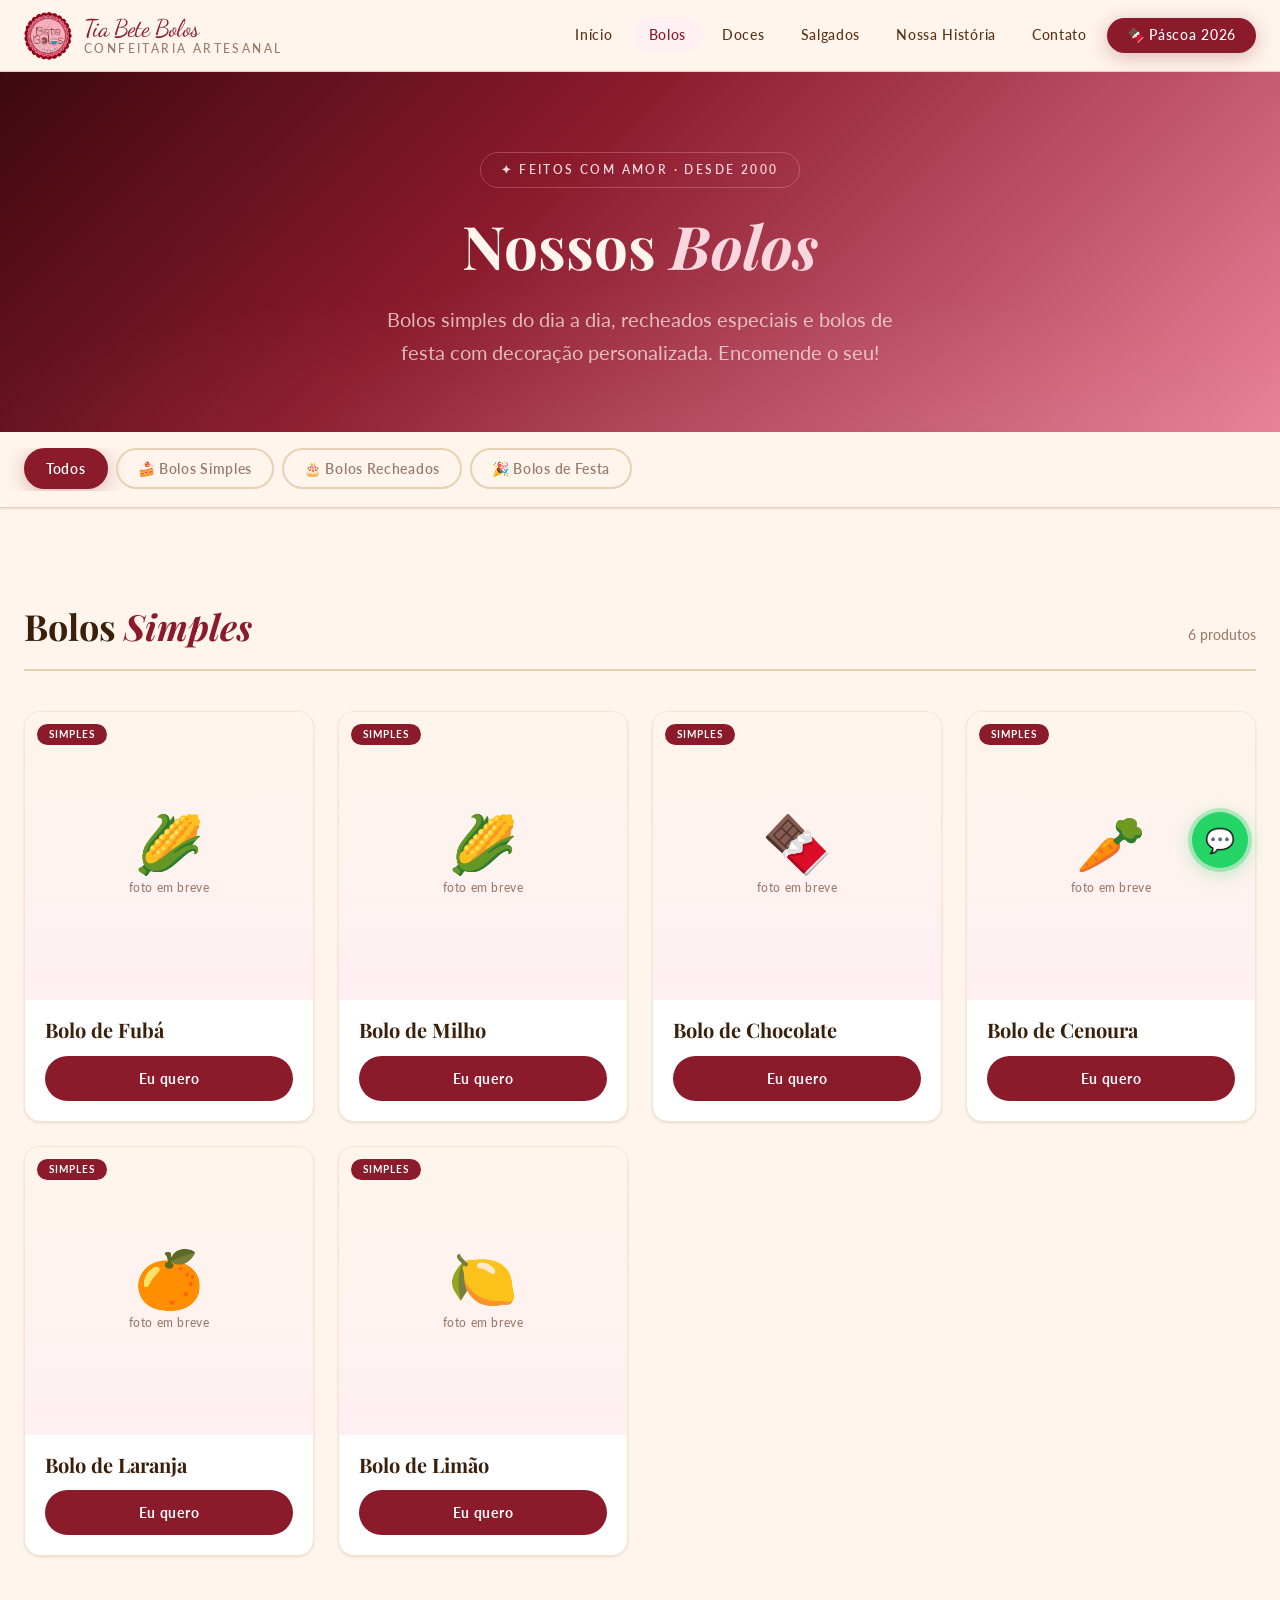
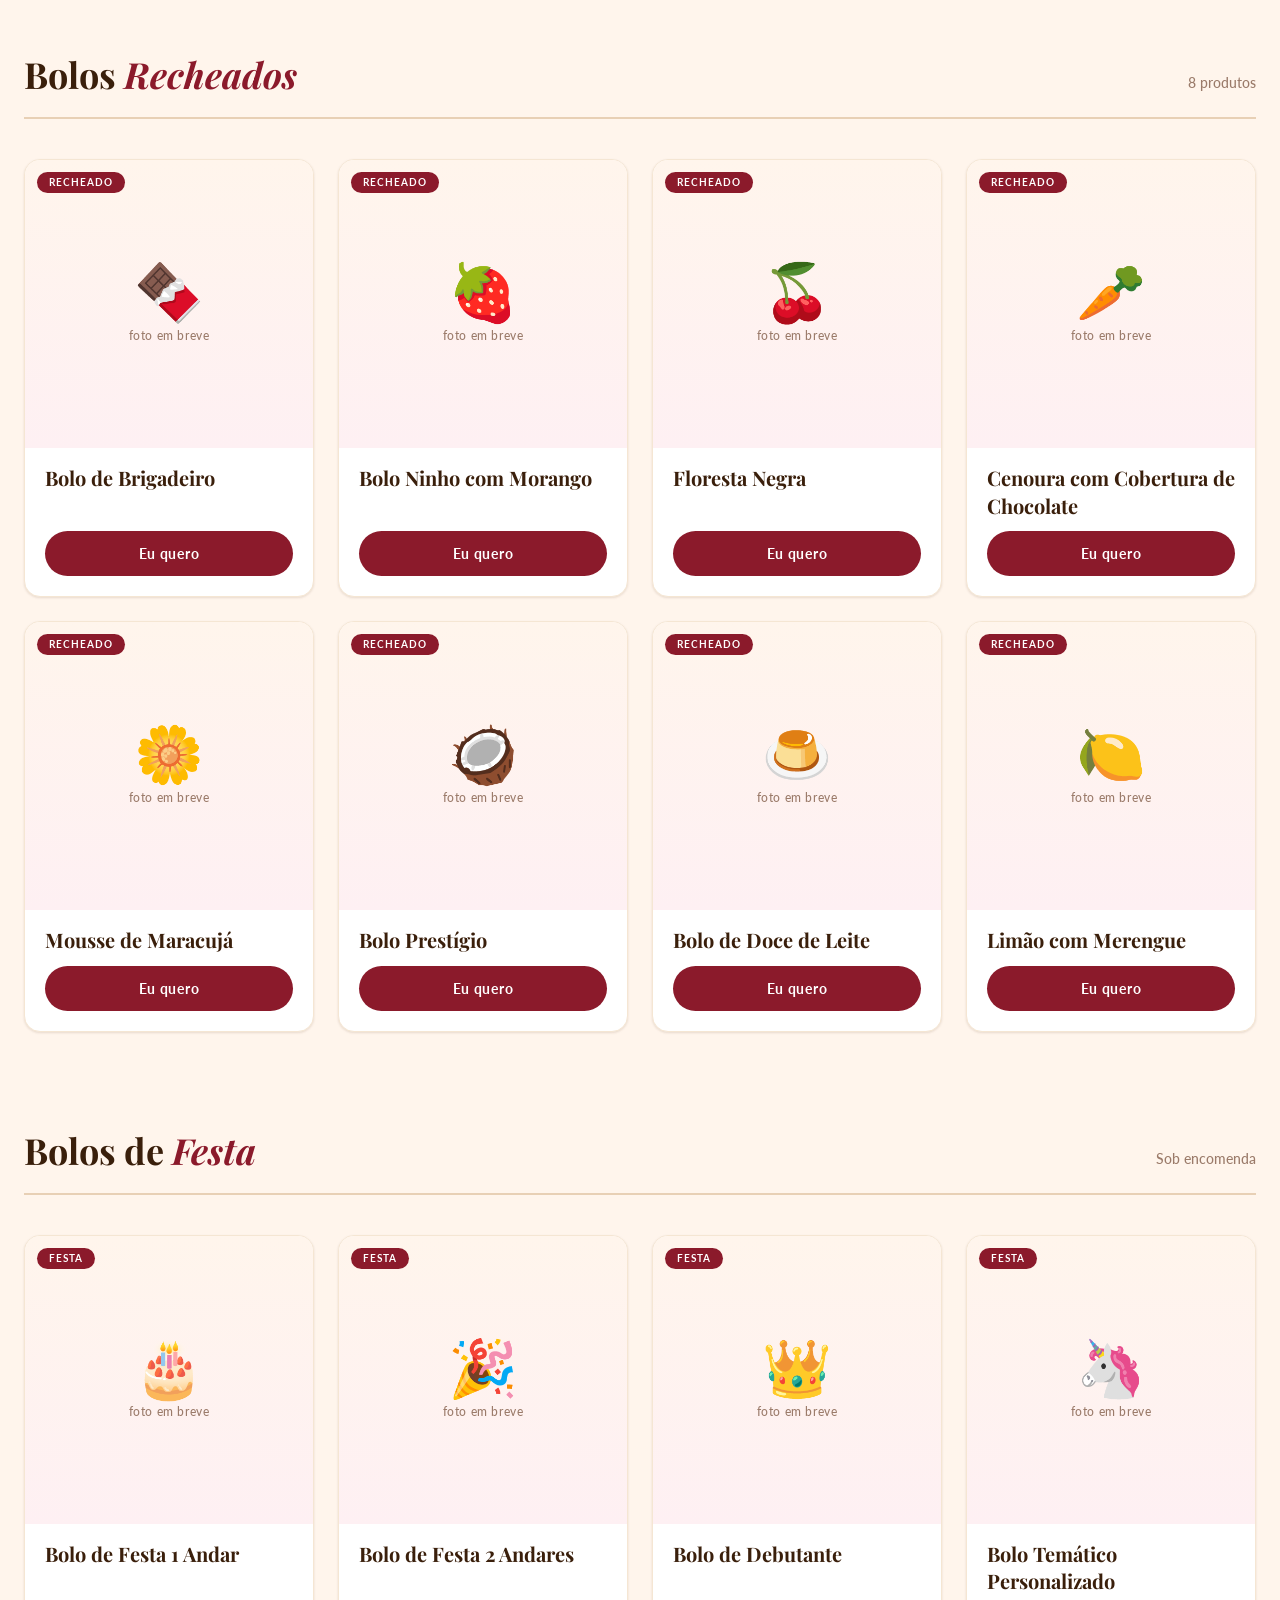
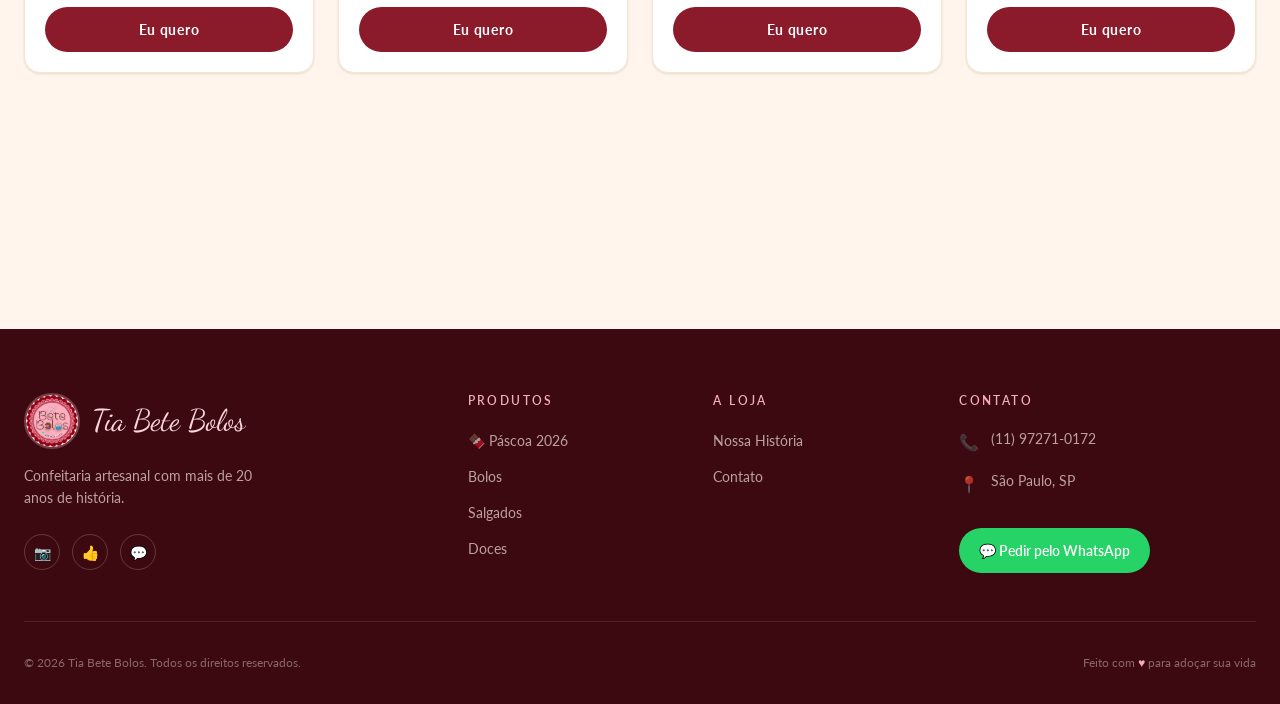
==== commit 6faf3199: "Removi redundâncias no HTML pra utilizar a navegação do menu sempre via nav.js e melhorei o css pra " ====
--- a/pages/bolos.html
+++ b/pages/bolos.html
@@ -17,31 +17,6 @@
 </head>
 <body>
 
-  <nav class="nav" id="nav" role="navigation" aria-label="Menu principal">
-    <div class="container nav__inner">
-      <a href="../index.html" class="nav__logo">
-        <img src="../assets/images/logo/logo.png" alt="Logo Tia Bete Bolos" class="nav__logo-img" width="48" height="48"/>
-        <div class="nav__logo-text">
-          <span class="nav__logo-name">Tia Bete Bolos</span>
-          <span class="nav__logo-subtitle">Confeitaria Artesanal</span>
-        </div>
-      </a>
-      <button class="nav__toggle" id="nav-toggle" aria-expanded="false" aria-controls="nav-links" aria-label="Abrir menu">
-        <span class="nav__toggle-bar"></span><span class="nav__toggle-bar"></span><span class="nav__toggle-bar"></span>
-      </button>
-      <ul class="nav__links" id="nav-links" role="list">
-        <li><a href="../index.html" class="nav__link">Início</a></li>
-        <li><a href="bolos.html" class="nav__link active">Bolos</a></li>
-        <li><a href="doces.html" class="nav__link">Doces</a></li>
-        <li><a href="salgados.html" class="nav__link">Salgados</a></li>
-        <li><a href="sobre.html" class="nav__link">Nossa História</a></li>
-        <li><a href="contato.html" class="nav__link">Contato</a></li>
-        <li><a href="chocolateria.html" class="nav__link nav__link--highlight">🍫 Páscoa 2026</a></li>
-      </ul>
-    </div>
-  </nav>
-  <div class="nav-spacer"></div>
-
   <main id="main">
 
     <!-- HERO -->
@@ -347,6 +322,7 @@
 
   <a href="https://wa.me/5511972710172?text=Olá!%20Quero%20encomendar%20um%20bolo!" class="whatsapp-float" target="_blank" rel="noopener noreferrer" aria-label="Encomendar pelo WhatsApp">💬</a>
 
+  <script src="../js/nav.js"></script>
   <script src="../js/main.js"></script>
   <script src="../js/menu.js"></script>
   <script src="../js/whatsapp.js"></script>
--- a/css/global.css
+++ b/css/global.css
@@ -106,6 +106,11 @@
   transition: color var(--transition-base),
               background-color var(--transition-base);
   position: relative;
+  display: flex;             /* Transforma o link em um bloco forte (Resolve a sobreposição) */
+  align-items: center;       /* Centraliza verticalmente */
+  justify-content: center;   /* Centraliza horizontalmente (Resolve "Nossa História") */
+  text-align: center;        /* Garante centralização perfeita do texto */
+  line-height: 1.3;          /* Dá um respiro entre as linhas do texto quebrado */
 }
 
 .nav__link:hover {
@@ -124,6 +129,7 @@
   color: var(--color-text-inverse) !important;
   padding: var(--space-2) var(--space-5);
   box-shadow: var(--shadow-bordo);
+  white-space: nowrap;       /* Proíbe o botão de quebrar em duas linhas */
 }
 
 .nav__link--highlight:hover {
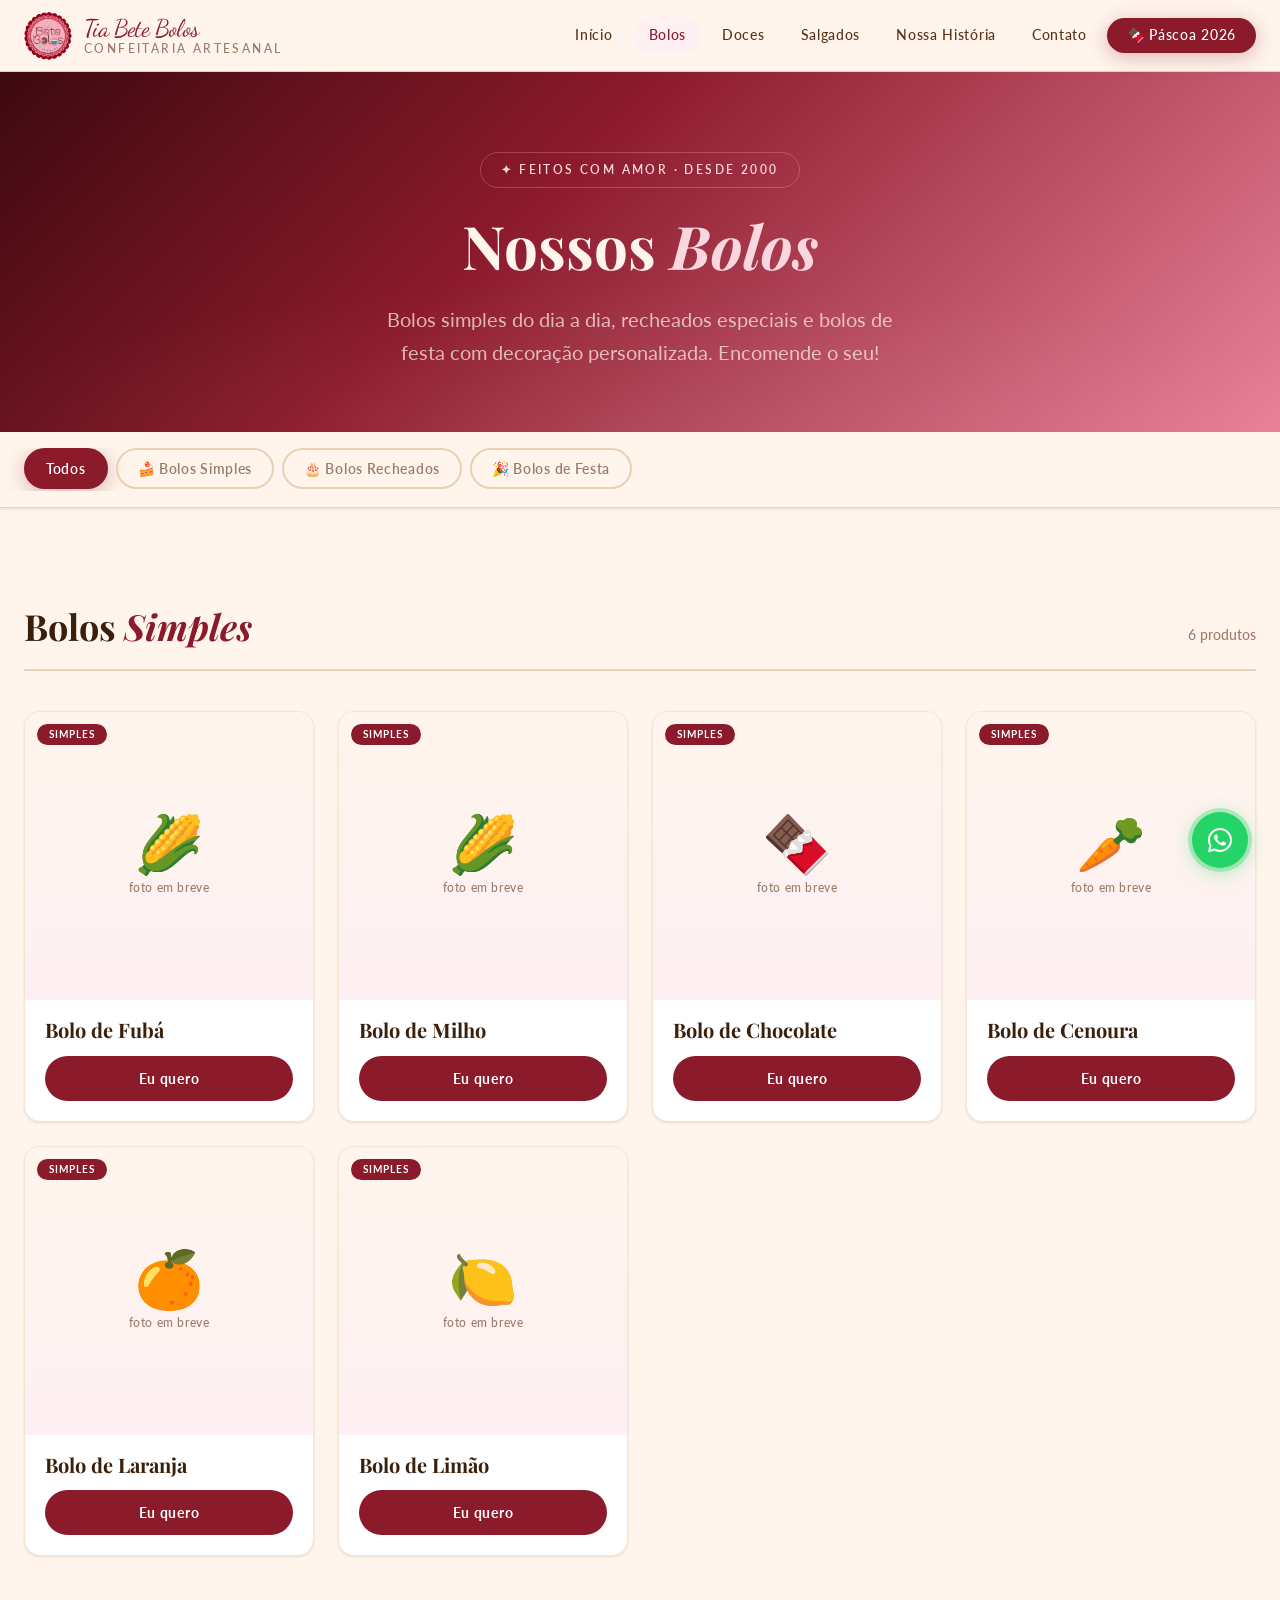
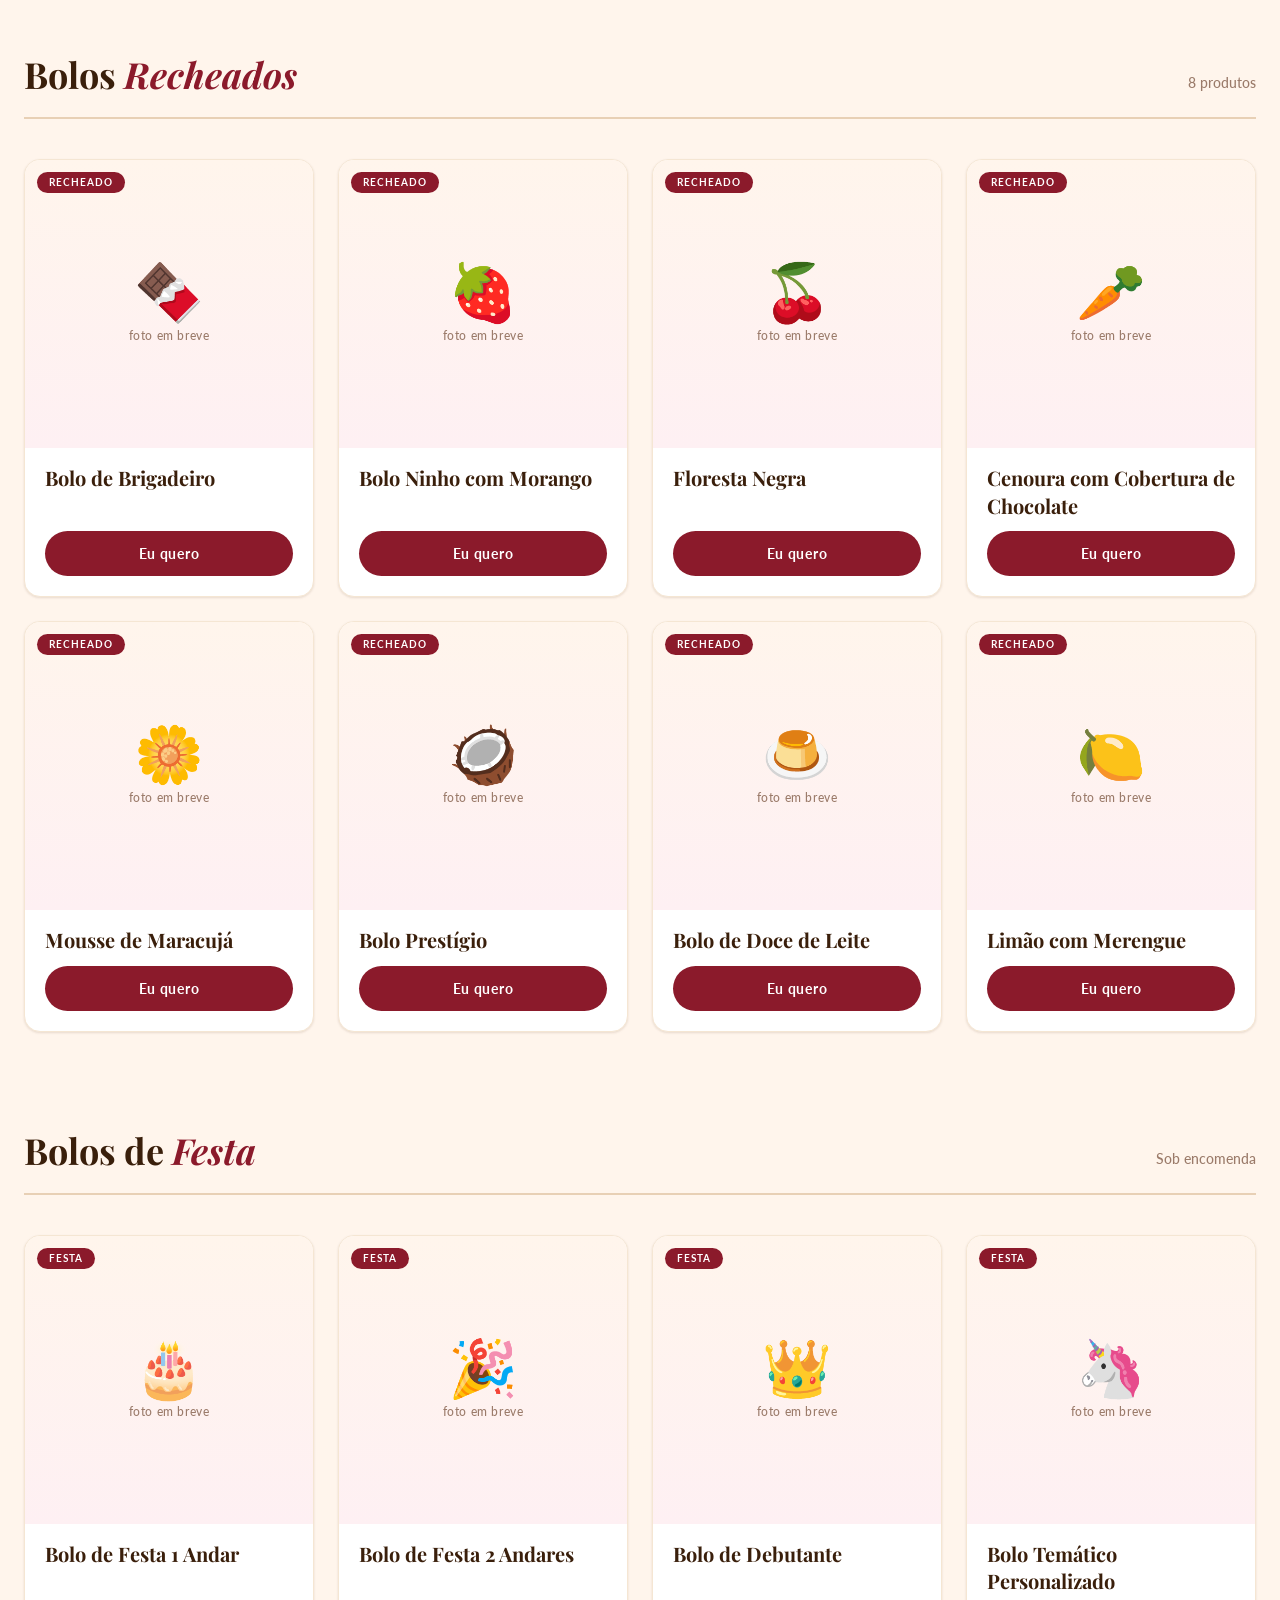
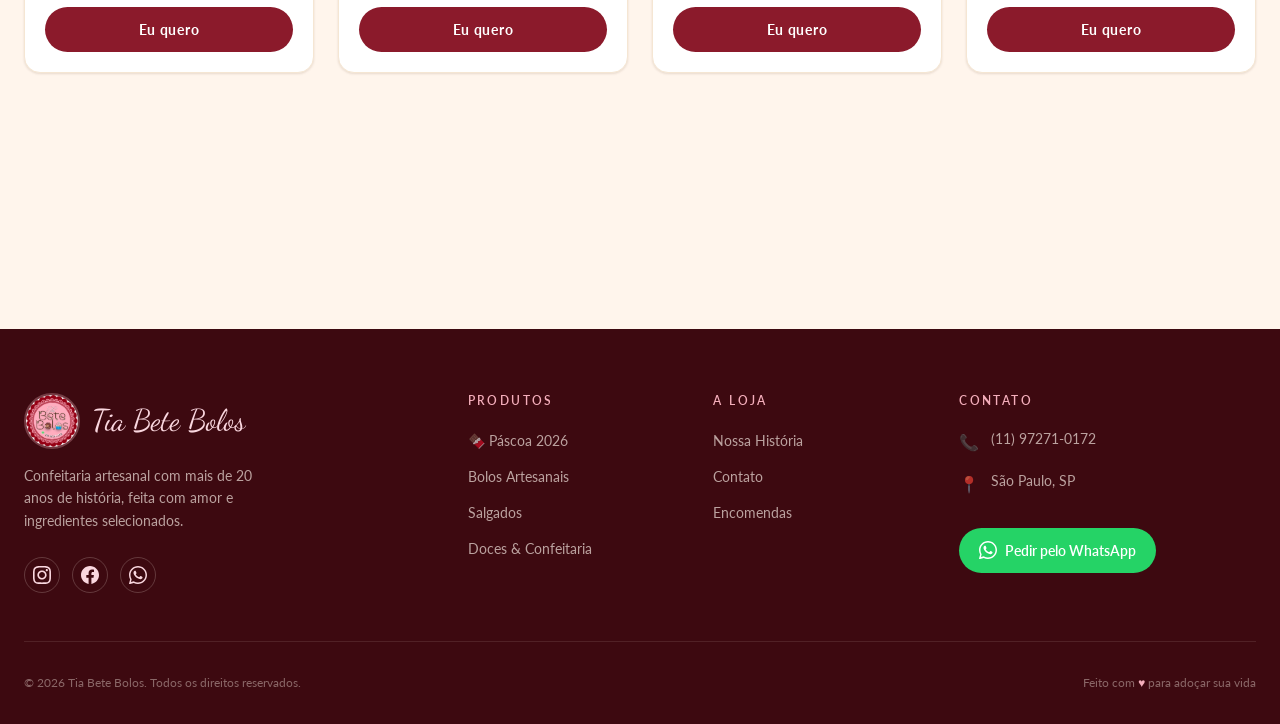
==== commit 31e0d39e: "atualizações de menus, footer e ícones para SVGs reais ao invés de emojis" ====
--- a/pages/bolos.html
+++ b/pages/bolos.html
@@ -275,52 +275,7 @@
     </div><!-- /container -->
   </main>
 
-  <footer class="footer" role="contentinfo">
-    <div class="container">
-      <div class="footer__grid">
-        <div class="footer__brand">
-          <a href="../index.html" class="footer__logo">
-            <img src="../assets/images/logo/logo.png" alt="Tia Bete Bolos" class="footer__logo-img" width="56" height="56"/>
-            <span class="footer__logo-name">Tia Bete Bolos</span>
-          </a>
-          <p class="footer__tagline">Confeitaria artesanal com mais de 20 anos de história.</p>
-          <div class="footer__social">
-            <a href="#" class="footer__social-link" aria-label="Instagram"><span>📷</span></a>
-            <a href="#" class="footer__social-link" aria-label="Facebook"><span>👍</span></a>
-            <a href="https://wa.me/5511972710172" class="footer__social-link" aria-label="WhatsApp" target="_blank" rel="noopener noreferrer"><span>💬</span></a>
-          </div>
-        </div>
-        <div>
-          <h3 class="footer__col-title">Produtos</h3>
-          <ul class="footer__links" role="list">
-            <li><a href="chocolateria.html" class="footer__link">🍫 Páscoa 2026</a></li>
-            <li><a href="bolos.html" class="footer__link">Bolos</a></li>
-            <li><a href="salgados.html" class="footer__link">Salgados</a></li>
-            <li><a href="doces.html" class="footer__link">Doces</a></li>
-          </ul>
-        </div>
-        <div>
-          <h3 class="footer__col-title">A Loja</h3>
-          <ul class="footer__links" role="list">
-            <li><a href="sobre.html" class="footer__link">Nossa História</a></li>
-            <li><a href="contato.html" class="footer__link">Contato</a></li>
-          </ul>
-        </div>
-        <div>
-          <h3 class="footer__col-title">Contato</h3>
-          <div class="footer__contact-item"><span class="footer__contact-icon">📞</span><span>(11) 97271-0172</span></div>
-          <div class="footer__contact-item"><span class="footer__contact-icon">📍</span><span>São Paulo, SP</span></div>
-          <a href="https://wa.me/5511972710172?text=Olá,%20quero%20fazer%20um%20pedido!" class="footer__whatsapp-btn" target="_blank" rel="noopener noreferrer">💬 Pedir pelo WhatsApp</a>
-        </div>
-      </div>
-      <div class="footer__bottom">
-        <span>© 2026 Tia Bete Bolos. Todos os direitos reservados.</span>
-        <span>Feito com <span class="footer__bottom-heart">♥</span> para adoçar sua vida</span>
-      </div>
-    </div>
-  </footer>
-
-  <a href="https://wa.me/5511972710172?text=Olá!%20Quero%20encomendar%20um%20bolo!" class="whatsapp-float" target="_blank" rel="noopener noreferrer" aria-label="Encomendar pelo WhatsApp">💬</a>
+  <footer id="main-footer"></footer>
 
   <script src="../js/nav.js"></script>
   <script src="../js/main.js"></script>
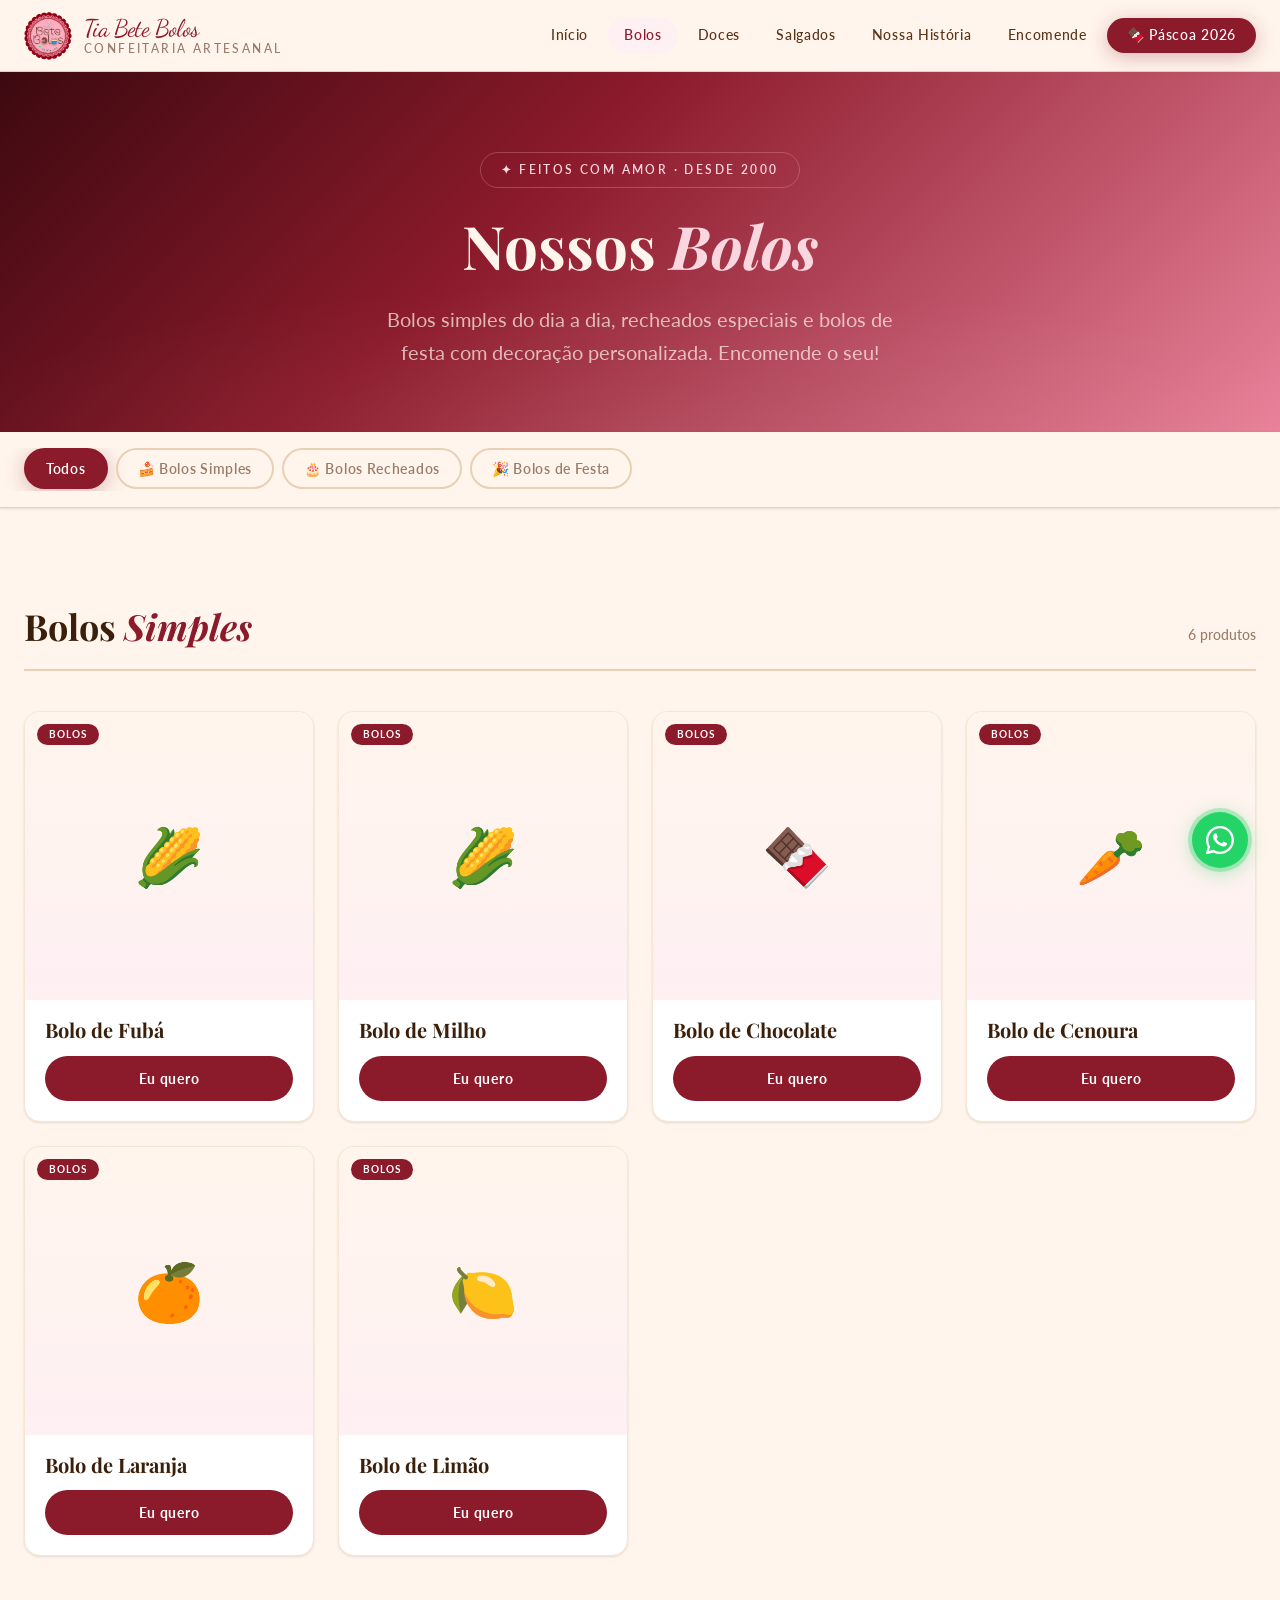
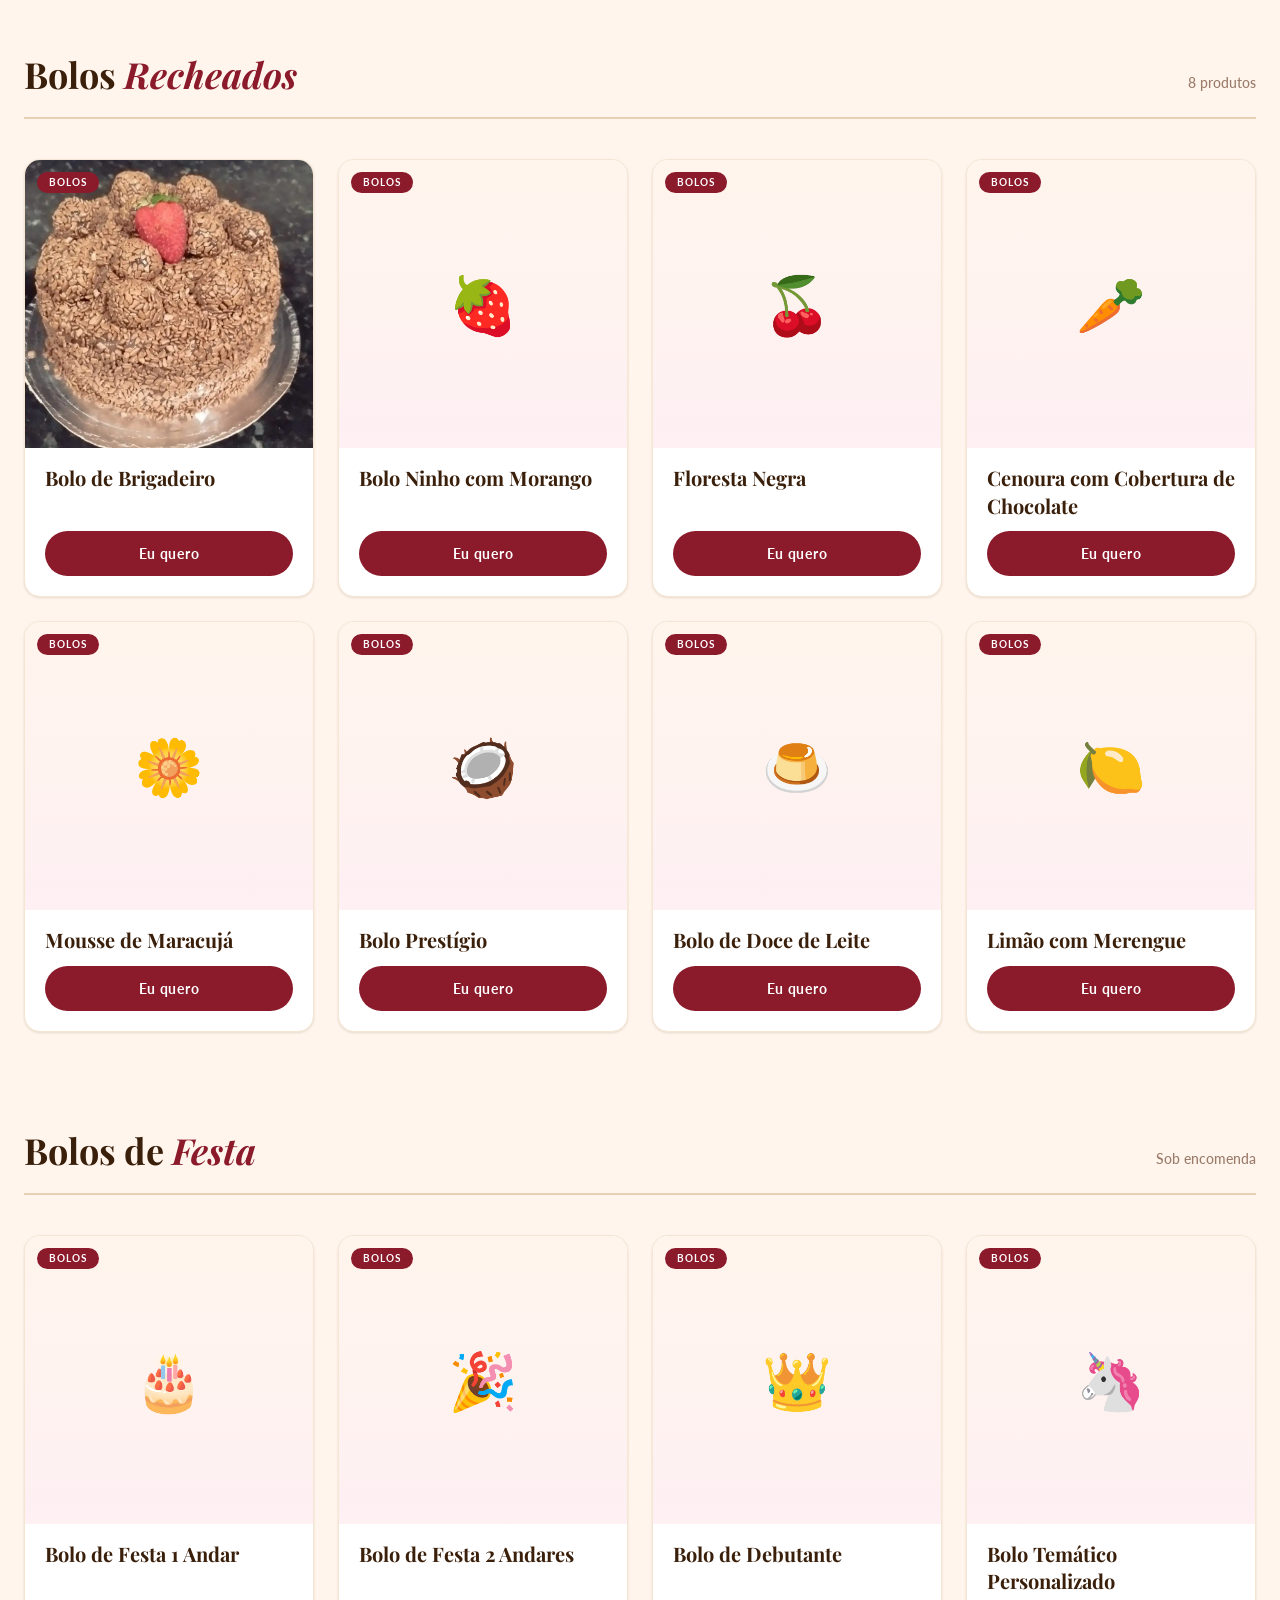
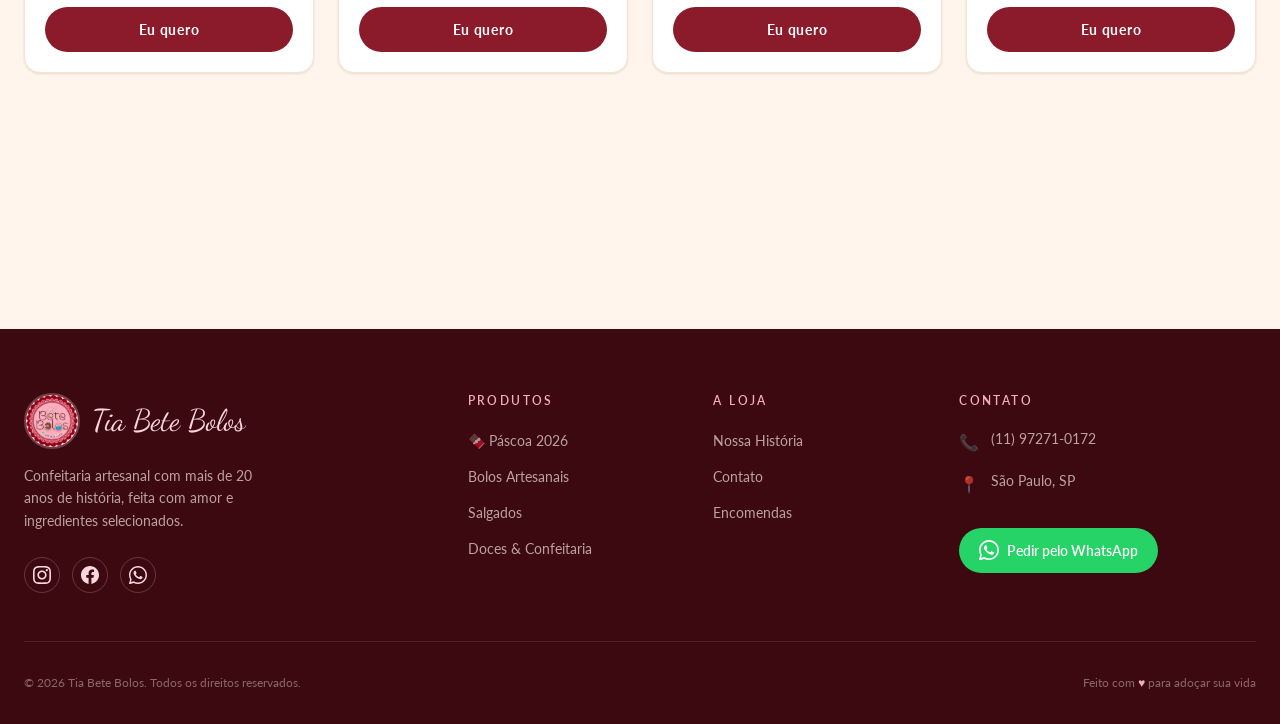
==== commit ebed9120: "Redesign do motor de catálogo pra renderizar automaticamente cards e fotos de produtos a partir do n" ====
--- a/pages/bolos.html
+++ b/pages/bolos.html
@@ -47,75 +47,8 @@
           <h2 class="catalog-section__title" id="cat-simples">Bolos <em>Simples</em></h2>
           <span class="catalog-section__count">6 produtos</span>
         </div>
-        <div class="catalog-grid">
-
-          <article class="pcard" data-reveal>
-            <a href="produto.html?id=bolo-fuba&cat=bolos" class="pcard__img-link" aria-label="Ver Bolo de Fubá">
-              <div class="pcard__placeholder"><span class="pcard__placeholder-icon">🌽</span><span class="pcard__placeholder-text">foto em breve</span></div>
-              <span class="pcard__badge">Simples</span>
-            </a>
-            <div class="pcard__body">
-              <h3 class="pcard__name">Bolo de Fubá</h3>
-              <a href="https://wa.me/5511972710172?text=Olá!%20Quero%20encomendar%20um%20Bolo%20de%20Fubá!%20🌽" class="pcard__btn" target="_blank" rel="noopener noreferrer">Eu quero</a>
-            </div>
-          </article>
-
-          <article class="pcard" data-reveal data-reveal-delay="1">
-            <a href="produto.html?id=bolo-milho&cat=bolos" class="pcard__img-link" aria-label="Ver Bolo de Milho">
-              <div class="pcard__placeholder"><span class="pcard__placeholder-icon">🌽</span><span class="pcard__placeholder-text">foto em breve</span></div>
-              <span class="pcard__badge">Simples</span>
-            </a>
-            <div class="pcard__body">
-              <h3 class="pcard__name">Bolo de Milho</h3>
-              <a href="https://wa.me/5511972710172?text=Olá!%20Quero%20encomendar%20um%20Bolo%20de%20Milho!" class="pcard__btn" target="_blank" rel="noopener noreferrer">Eu quero</a>
-            </div>
-          </article>
-
-          <article class="pcard" data-reveal data-reveal-delay="2">
-            <a href="produto.html?id=bolo-chocolate-simples&cat=bolos" class="pcard__img-link" aria-label="Ver Bolo de Chocolate">
-              <div class="pcard__placeholder"><span class="pcard__placeholder-icon">🍫</span><span class="pcard__placeholder-text">foto em breve</span></div>
-              <span class="pcard__badge">Simples</span>
-            </a>
-            <div class="pcard__body">
-              <h3 class="pcard__name">Bolo de Chocolate</h3>
-              <a href="https://wa.me/5511972710172?text=Olá!%20Quero%20encomendar%20um%20Bolo%20de%20Chocolate%20simples!" class="pcard__btn" target="_blank" rel="noopener noreferrer">Eu quero</a>
-            </div>
-          </article>
-
-          <article class="pcard" data-reveal data-reveal-delay="3">
-            <a href="produto.html?id=bolo-cenoura&cat=bolos" class="pcard__img-link" aria-label="Ver Bolo de Cenoura">
-              <div class="pcard__placeholder"><span class="pcard__placeholder-icon">🥕</span><span class="pcard__placeholder-text">foto em breve</span></div>
-              <span class="pcard__badge">Simples</span>
-            </a>
-            <div class="pcard__body">
-              <h3 class="pcard__name">Bolo de Cenoura</h3>
-              <a href="https://wa.me/5511972710172?text=Olá!%20Quero%20encomendar%20um%20Bolo%20de%20Cenoura!" class="pcard__btn" target="_blank" rel="noopener noreferrer">Eu quero</a>
-            </div>
-          </article>
-
-          <article class="pcard" data-reveal>
-            <a href="produto.html?id=bolo-laranja&cat=bolos" class="pcard__img-link" aria-label="Ver Bolo de Laranja">
-              <div class="pcard__placeholder"><span class="pcard__placeholder-icon">🍊</span><span class="pcard__placeholder-text">foto em breve</span></div>
-              <span class="pcard__badge">Simples</span>
-            </a>
-            <div class="pcard__body">
-              <h3 class="pcard__name">Bolo de Laranja</h3>
-              <a href="https://wa.me/5511972710172?text=Olá!%20Quero%20encomendar%20um%20Bolo%20de%20Laranja!" class="pcard__btn" target="_blank" rel="noopener noreferrer">Eu quero</a>
-            </div>
-          </article>
-
-          <article class="pcard" data-reveal data-reveal-delay="1">
-            <a href="produto.html?id=bolo-limao&cat=bolos" class="pcard__img-link" aria-label="Ver Bolo de Limão">
-              <div class="pcard__placeholder"><span class="pcard__placeholder-icon">🍋</span><span class="pcard__placeholder-text">foto em breve</span></div>
-              <span class="pcard__badge">Simples</span>
-            </a>
-            <div class="pcard__body">
-              <h3 class="pcard__name">Bolo de Limão</h3>
-              <a href="https://wa.me/5511972710172?text=Olá!%20Quero%20encomendar%20um%20Bolo%20de%20Limão!" class="pcard__btn" target="_blank" rel="noopener noreferrer">Eu quero</a>
-            </div>
-          </article>
-
-        </div>
+        <!-- INJEÇÃO VIA JS -->
+        <div class="catalog-grid"></div>
       </section>
 
       <!-- BOLOS RECHEADOS -->
@@ -124,97 +57,8 @@
           <h2 class="catalog-section__title" id="cat-recheados">Bolos <em>Recheados</em></h2>
           <span class="catalog-section__count">8 produtos</span>
         </div>
-        <div class="catalog-grid">
-
-          <article class="pcard" data-reveal>
-            <a href="produto.html?id=bolo-brigadeiro&cat=bolos" class="pcard__img-link">
-              <div class="pcard__placeholder"><span class="pcard__placeholder-icon">🍫</span><span class="pcard__placeholder-text">foto em breve</span></div>
-              <span class="pcard__badge">Recheado</span>
-            </a>
-            <div class="pcard__body">
-              <h3 class="pcard__name">Bolo de Brigadeiro</h3>
-              <a href="https://wa.me/5511972710172?text=Olá!%20Quero%20encomendar%20um%20Bolo%20de%20Brigadeiro!" class="pcard__btn" target="_blank" rel="noopener noreferrer">Eu quero</a>
-            </div>
-          </article>
-
-          <article class="pcard" data-reveal data-reveal-delay="1">
-            <a href="produto.html?id=bolo-ninho-morango&cat=bolos" class="pcard__img-link">
-              <div class="pcard__placeholder"><span class="pcard__placeholder-icon">🍓</span><span class="pcard__placeholder-text">foto em breve</span></div>
-              <span class="pcard__badge">Recheado</span>
-            </a>
-            <div class="pcard__body">
-              <h3 class="pcard__name">Bolo Ninho com Morango</h3>
-              <a href="https://wa.me/5511972710172?text=Olá!%20Quero%20encomendar%20um%20Bolo%20Ninho%20com%20Morango!" class="pcard__btn" target="_blank" rel="noopener noreferrer">Eu quero</a>
-            </div>
-          </article>
-
-          <article class="pcard" data-reveal data-reveal-delay="2">
-            <a href="produto.html?id=bolo-floresta-negra&cat=bolos" class="pcard__img-link">
-              <div class="pcard__placeholder"><span class="pcard__placeholder-icon">🍒</span><span class="pcard__placeholder-text">foto em breve</span></div>
-              <span class="pcard__badge">Recheado</span>
-            </a>
-            <div class="pcard__body">
-              <h3 class="pcard__name">Floresta Negra</h3>
-              <a href="https://wa.me/5511972710172?text=Olá!%20Quero%20encomendar%20um%20Bolo%20Floresta%20Negra!" class="pcard__btn" target="_blank" rel="noopener noreferrer">Eu quero</a>
-            </div>
-          </article>
-
-          <article class="pcard" data-reveal data-reveal-delay="3">
-            <a href="produto.html?id=bolo-cenoura-chocolate&cat=bolos" class="pcard__img-link">
-              <div class="pcard__placeholder"><span class="pcard__placeholder-icon">🥕</span><span class="pcard__placeholder-text">foto em breve</span></div>
-              <span class="pcard__badge">Recheado</span>
-            </a>
-            <div class="pcard__body">
-              <h3 class="pcard__name">Cenoura com Cobertura de Chocolate</h3>
-              <a href="https://wa.me/5511972710172?text=Olá!%20Quero%20encomendar%20Bolo%20de%20Cenoura%20com%20Chocolate!" class="pcard__btn" target="_blank" rel="noopener noreferrer">Eu quero</a>
-            </div>
-          </article>
-
-          <article class="pcard" data-reveal>
-            <a href="produto.html?id=bolo-mousse-maracuja&cat=bolos" class="pcard__img-link">
-              <div class="pcard__placeholder"><span class="pcard__placeholder-icon">🌼</span><span class="pcard__placeholder-text">foto em breve</span></div>
-              <span class="pcard__badge">Recheado</span>
-            </a>
-            <div class="pcard__body">
-              <h3 class="pcard__name">Mousse de Maracujá</h3>
-              <a href="https://wa.me/5511972710172?text=Olá!%20Quero%20encomendar%20Bolo%20Mousse%20de%20Maracujá!" class="pcard__btn" target="_blank" rel="noopener noreferrer">Eu quero</a>
-            </div>
-          </article>
-
-          <article class="pcard" data-reveal data-reveal-delay="1">
-            <a href="produto.html?id=bolo-prestígio&cat=bolos" class="pcard__img-link">
-              <div class="pcard__placeholder"><span class="pcard__placeholder-icon">🥥</span><span class="pcard__placeholder-text">foto em breve</span></div>
-              <span class="pcard__badge">Recheado</span>
-            </a>
-            <div class="pcard__body">
-              <h3 class="pcard__name">Bolo Prestígio</h3>
-              <a href="https://wa.me/5511972710172?text=Olá!%20Quero%20encomendar%20um%20Bolo%20Prestígio!" class="pcard__btn" target="_blank" rel="noopener noreferrer">Eu quero</a>
-            </div>
-          </article>
-
-          <article class="pcard" data-reveal data-reveal-delay="2">
-            <a href="produto.html?id=bolo-doce-leite&cat=bolos" class="pcard__img-link">
-              <div class="pcard__placeholder"><span class="pcard__placeholder-icon">🍮</span><span class="pcard__placeholder-text">foto em breve</span></div>
-              <span class="pcard__badge">Recheado</span>
-            </a>
-            <div class="pcard__body">
-              <h3 class="pcard__name">Bolo de Doce de Leite</h3>
-              <a href="https://wa.me/5511972710172?text=Olá!%20Quero%20encomendar%20Bolo%20de%20Doce%20de%20Leite!" class="pcard__btn" target="_blank" rel="noopener noreferrer">Eu quero</a>
-            </div>
-          </article>
-
-          <article class="pcard" data-reveal data-reveal-delay="3">
-            <a href="produto.html?id=bolo-limao-merengue&cat=bolos" class="pcard__img-link">
-              <div class="pcard__placeholder"><span class="pcard__placeholder-icon">🍋</span><span class="pcard__placeholder-text">foto em breve</span></div>
-              <span class="pcard__badge">Recheado</span>
-            </a>
-            <div class="pcard__body">
-              <h3 class="pcard__name">Limão com Merengue</h3>
-              <a href="https://wa.me/5511972710172?text=Olá!%20Quero%20encomendar%20Bolo%20de%20Limão%20com%20Merengue!" class="pcard__btn" target="_blank" rel="noopener noreferrer">Eu quero</a>
-            </div>
-          </article>
-
-        </div>
+        <!-- INJEÇÃO VIA JS -->
+        <div class="catalog-grid"></div>
       </section>
 
       <!-- BOLOS DE FESTA -->
@@ -223,53 +67,8 @@
           <h2 class="catalog-section__title" id="cat-festa">Bolos de <em>Festa</em></h2>
           <span class="catalog-section__count">Sob encomenda</span>
         </div>
-        <div class="catalog-grid">
-
-          <article class="pcard" data-reveal>
-            <a href="produto.html?id=bolo-festa-1andar&cat=bolos" class="pcard__img-link">
-              <div class="pcard__placeholder"><span class="pcard__placeholder-icon">🎂</span><span class="pcard__placeholder-text">foto em breve</span></div>
-              <span class="pcard__badge">Festa</span>
-            </a>
-            <div class="pcard__body">
-              <h3 class="pcard__name">Bolo de Festa 1 Andar</h3>
-              <a href="https://wa.me/5511972710172?text=Olá!%20Quero%20encomendar%20um%20Bolo%20de%20Festa%201%20Andar!%20🎂%20Pode%20me%20contar%20mais?" class="pcard__btn" target="_blank" rel="noopener noreferrer">Eu quero</a>
-            </div>
-          </article>
-
-          <article class="pcard" data-reveal data-reveal-delay="1">
-            <a href="produto.html?id=bolo-festa-2andares&cat=bolos" class="pcard__img-link">
-              <div class="pcard__placeholder"><span class="pcard__placeholder-icon">🎉</span><span class="pcard__placeholder-text">foto em breve</span></div>
-              <span class="pcard__badge">Festa</span>
-            </a>
-            <div class="pcard__body">
-              <h3 class="pcard__name">Bolo de Festa 2 Andares</h3>
-              <a href="https://wa.me/5511972710172?text=Olá!%20Quero%20encomendar%20um%20Bolo%20de%20Festa%202%20Andares!%20🎉" class="pcard__btn" target="_blank" rel="noopener noreferrer">Eu quero</a>
-            </div>
-          </article>
-
-          <article class="pcard" data-reveal data-reveal-delay="2">
-            <a href="produto.html?id=bolo-debutante&cat=bolos" class="pcard__img-link">
-              <div class="pcard__placeholder"><span class="pcard__placeholder-icon">👑</span><span class="pcard__placeholder-text">foto em breve</span></div>
-              <span class="pcard__badge">Festa</span>
-            </a>
-            <div class="pcard__body">
-              <h3 class="pcard__name">Bolo de Debutante</h3>
-              <a href="https://wa.me/5511972710172?text=Olá!%20Quero%20encomendar%20um%20Bolo%20de%20Debutante!%20👑" class="pcard__btn" target="_blank" rel="noopener noreferrer">Eu quero</a>
-            </div>
-          </article>
-
-          <article class="pcard" data-reveal data-reveal-delay="3">
-            <a href="produto.html?id=bolo-tematico&cat=bolos" class="pcard__img-link">
-              <div class="pcard__placeholder"><span class="pcard__placeholder-icon">🦄</span><span class="pcard__placeholder-text">foto em breve</span></div>
-              <span class="pcard__badge">Festa</span>
-            </a>
-            <div class="pcard__body">
-              <h3 class="pcard__name">Bolo Temático Personalizado</h3>
-              <a href="https://wa.me/5511972710172?text=Olá!%20Quero%20encomendar%20um%20Bolo%20Temático!%20Pode%20me%20contar%20mais%20sobre%20as%20opções?" class="pcard__btn" target="_blank" rel="noopener noreferrer">Eu quero</a>
-            </div>
-          </article>
-
-        </div>
+        <!-- INJEÇÃO VIA JS -->
+        <div class="catalog-grid"></div>
       </section>
 
     </div><!-- /container -->
--- a/css/global.css
+++ b/css/global.css
@@ -123,7 +123,7 @@
   background-color: var(--color-rosa-lighter);
 }
 
-/* Destaque especial: link de Páscoa/Chocolateria */
+/* Destaque especial: link de Páscoa/Chocolataria */
 .nav__link--highlight {
   background-color: var(--color-bordo);
   color: var(--color-text-inverse) !important;
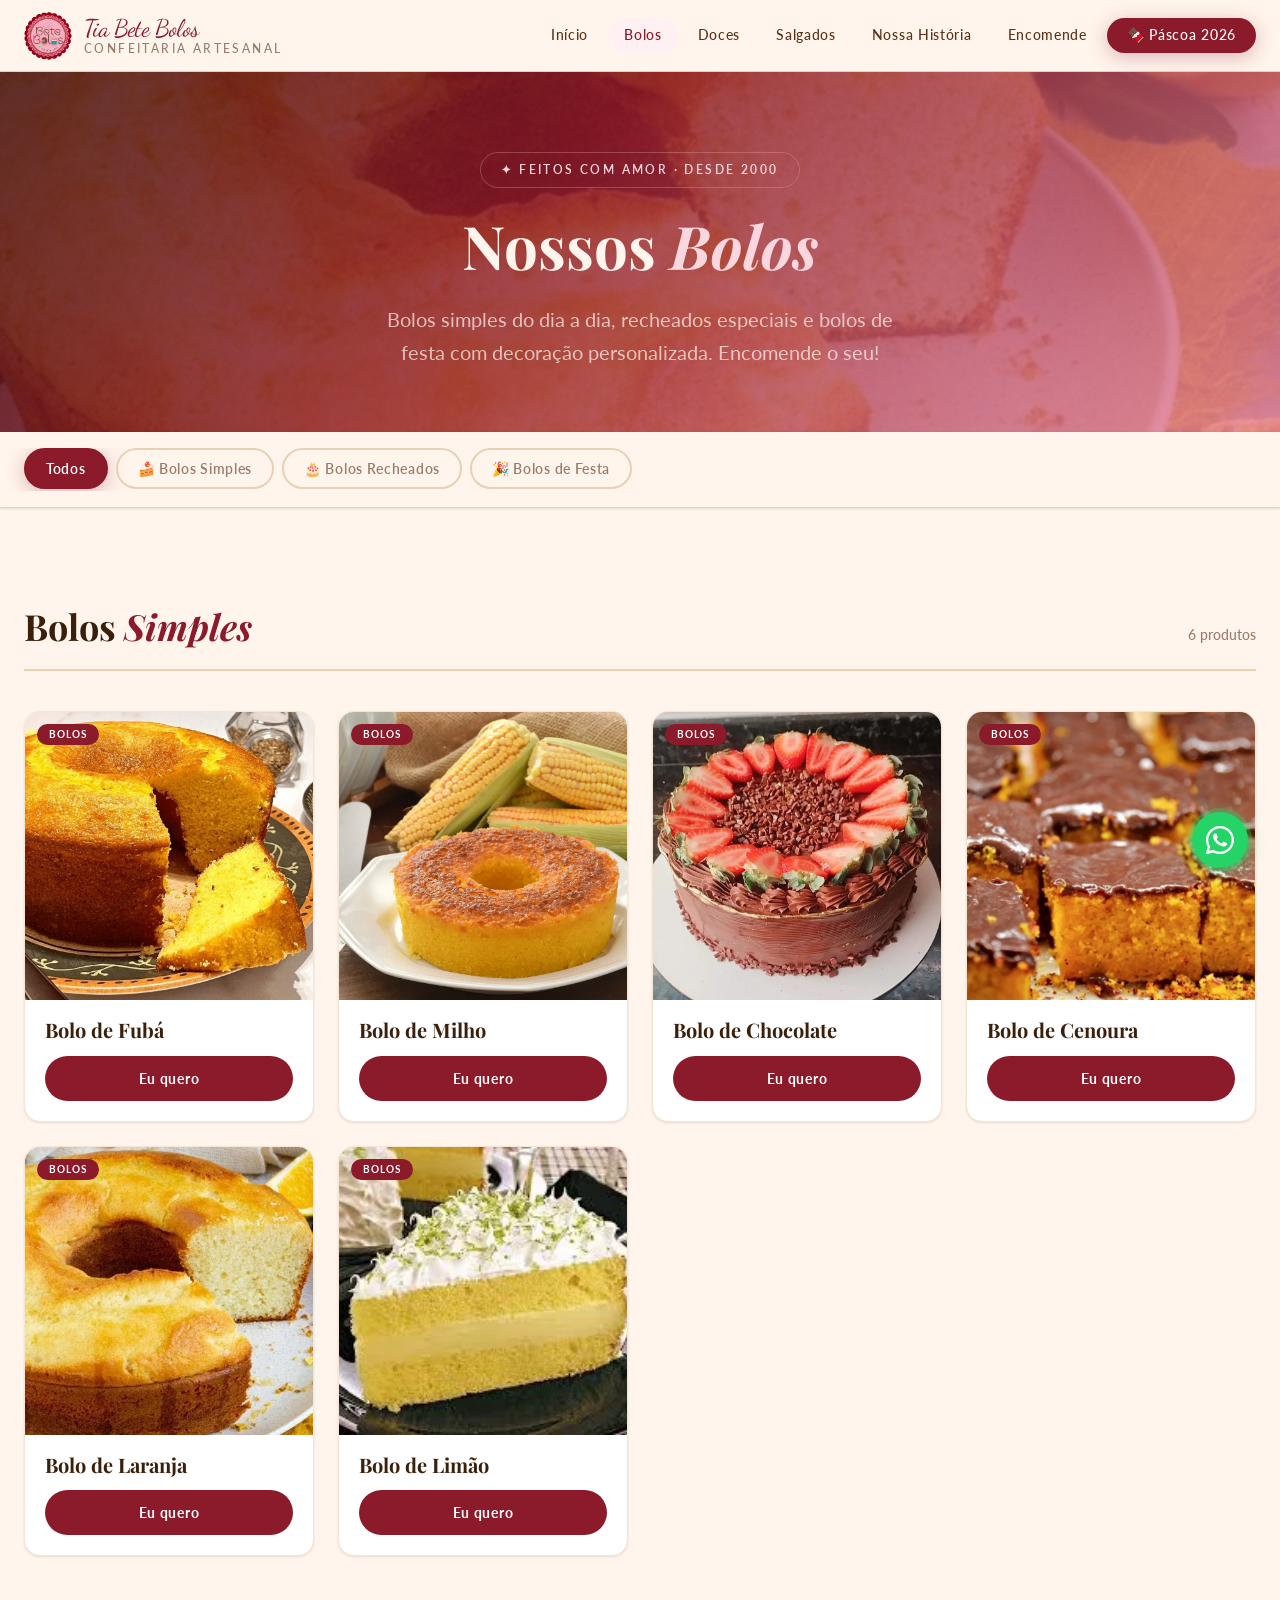
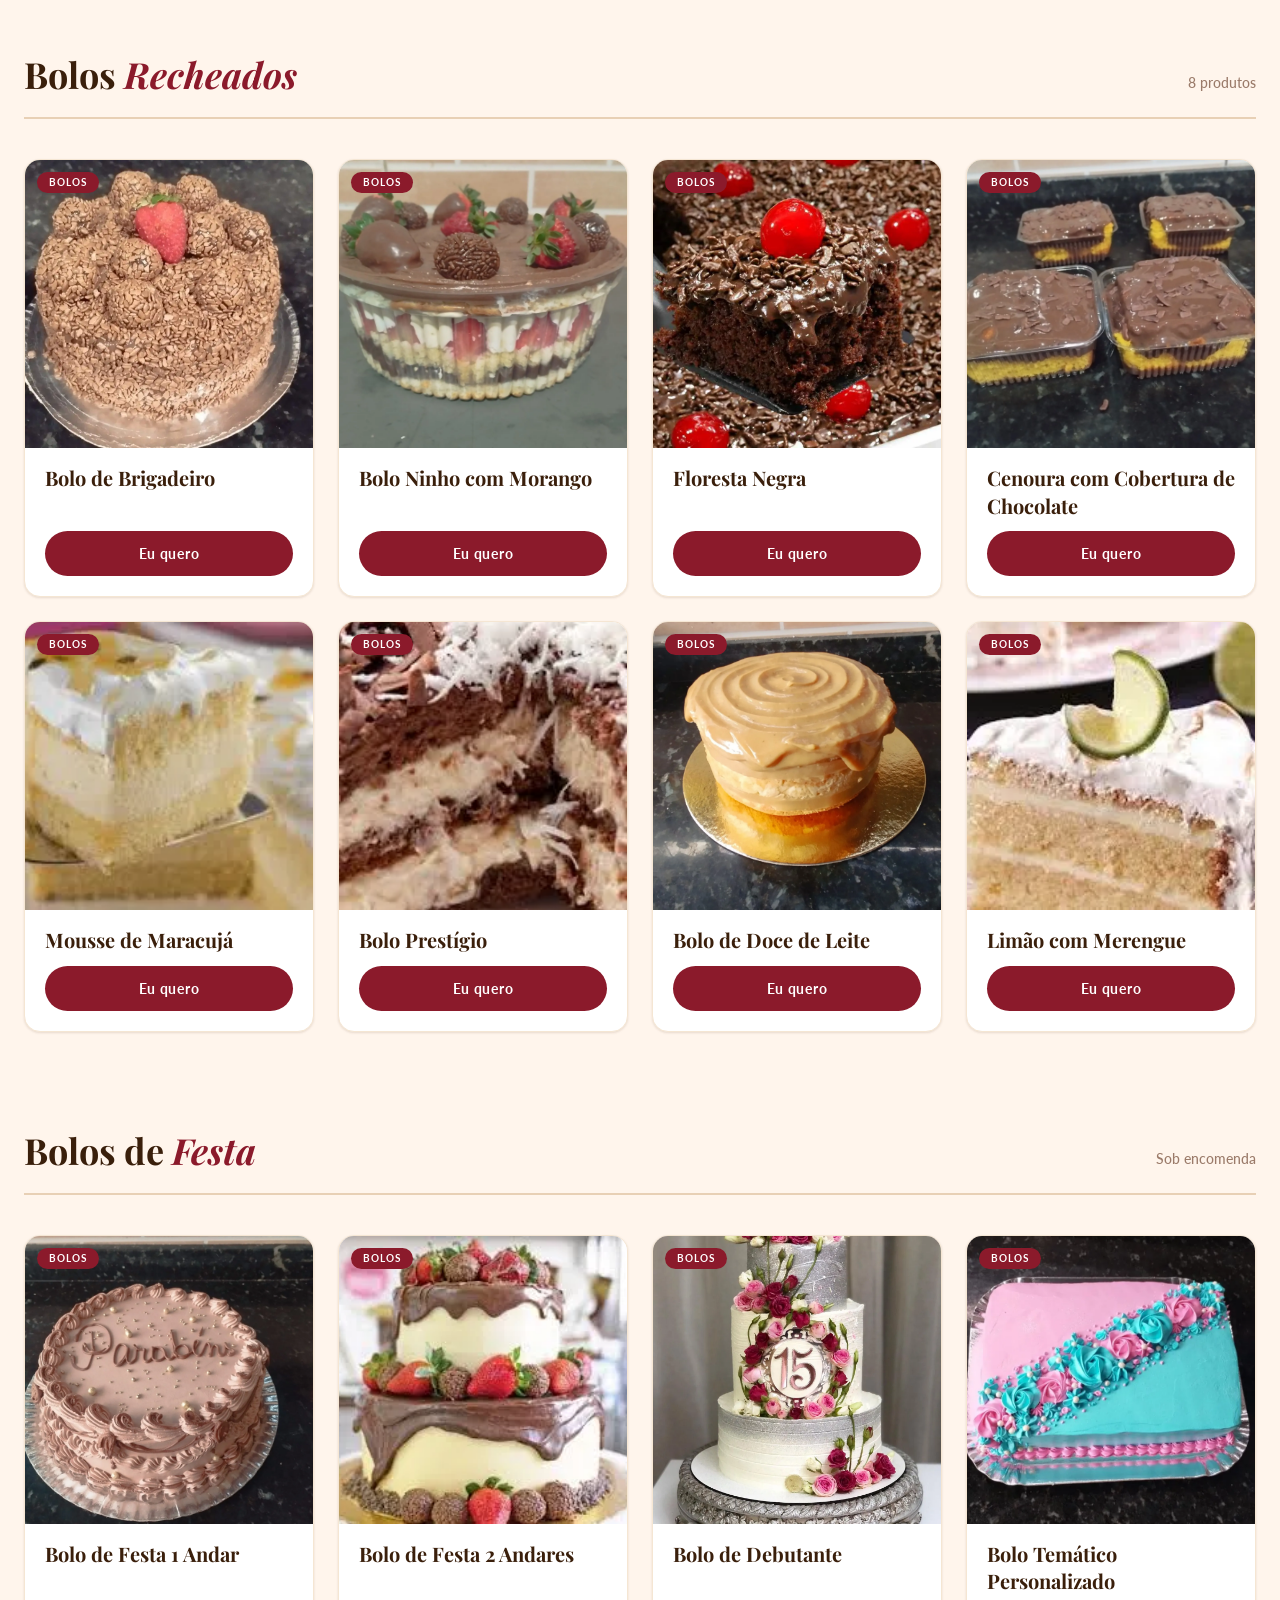
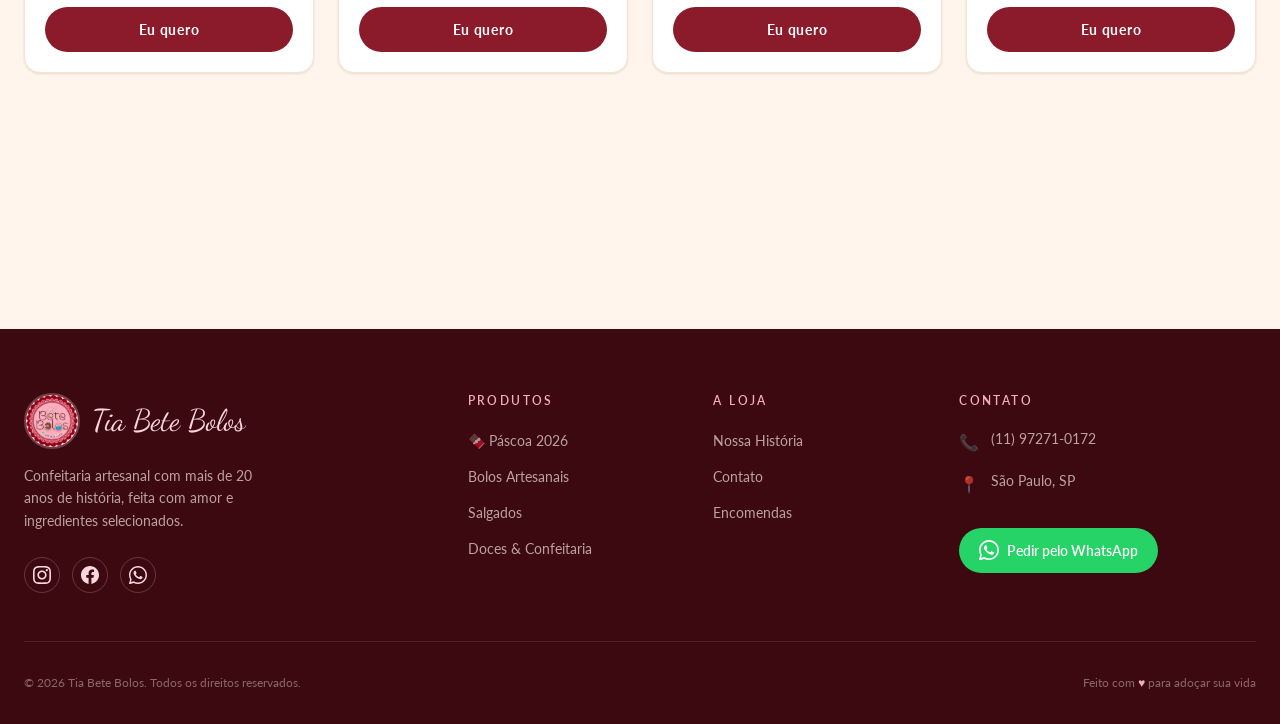
==== commit ab16fa25: "Banners com Pool Images globalizado" ====
--- a/pages/bolos.html
+++ b/pages/bolos.html
@@ -20,7 +20,7 @@
   <main id="main">
 
     <!-- HERO -->
-    <section class="catalog-hero" aria-label="Bolos artesanais">
+    <section class="catalog-hero" aria-label="Bolos artesanais" data-bg-pool="bolos">
       <div class="container">
         <span class="catalog-hero__eyebrow">✦ Feitos com amor · Desde 2000</span>
         <h1 class="catalog-hero__title">Nossos <em>Bolos</em></h1>
@@ -80,6 +80,7 @@
   <script src="../js/main.js"></script>
   <script src="../js/menu.js"></script>
   <script src="../js/whatsapp.js"></script>
+  <script src="../js/gallery-pools.js"></script>
   <script src="../js/catalog.js"></script>
 </body>
 </html>
--- a/css/components.css
+++ b/css/components.css
@@ -2,6 +2,56 @@
    TIA BETE BOLOS — Componentes reutilizáveis
    Botões, cards de produto, badges, modais
    ============================================================ */
+
+/* ----------------------------------------------------------
+   GALERIA DE FUNDO (BACKGROUND GALLERY)
+   Reutilizável em Banners e Seções
+   ---------------------------------------------------------- */
+.section-gallery-bg {
+  position: relative !important;
+  overflow: hidden !important;
+  background-color: transparent !important;
+}
+
+.section-gallery-bg .container {
+  position: relative;
+  z-index: 2;
+}
+
+.section-gallery-bg__overlay {
+  position: absolute;
+  inset: 0;
+  background: var(--gradient-hero);
+  opacity: 0.82;
+  z-index: 1;
+}
+
+.section-gallery-bg__container {
+  position: absolute;
+  inset: 0;
+  z-index: 0;
+}
+
+.bg-cycle-container {
+  position: absolute;
+  inset: 0;
+  width: 100%;
+  height: 100%;
+}
+
+.bg-cycle-layer {
+  position: absolute;
+  inset: 0;
+  width: 100%;
+  height: 100%;
+  object-fit: cover;
+  opacity: 0;
+  transition: opacity 1.5s ease-in-out;
+}
+
+.bg-cycle-layer--back {
+  opacity: 1;
+}
 
 /* ----------------------------------------------------------
    BOTÕES
--- a/css/animations.css
+++ b/css/animations.css
@@ -136,3 +136,30 @@
     animation: none;
   }
 }
+
+/* True Crossfade para o Bolo Temático */
+.img-cycle-container {
+  position: relative;
+  width: 100%;
+  height: 100%;
+  overflow: hidden;
+}
+
+.img-cycle-layer {
+  position: absolute;
+  top: 0;
+  left: 0;
+  width: 100%;
+  height: 100%;
+  object-fit: cover;
+  transition: opacity 0.8s ease-in-out;
+}
+
+.img-cycle-layer--back {
+  z-index: 1;
+}
+
+.img-cycle-layer--front {
+  z-index: 2;
+  opacity: 0;
+}
